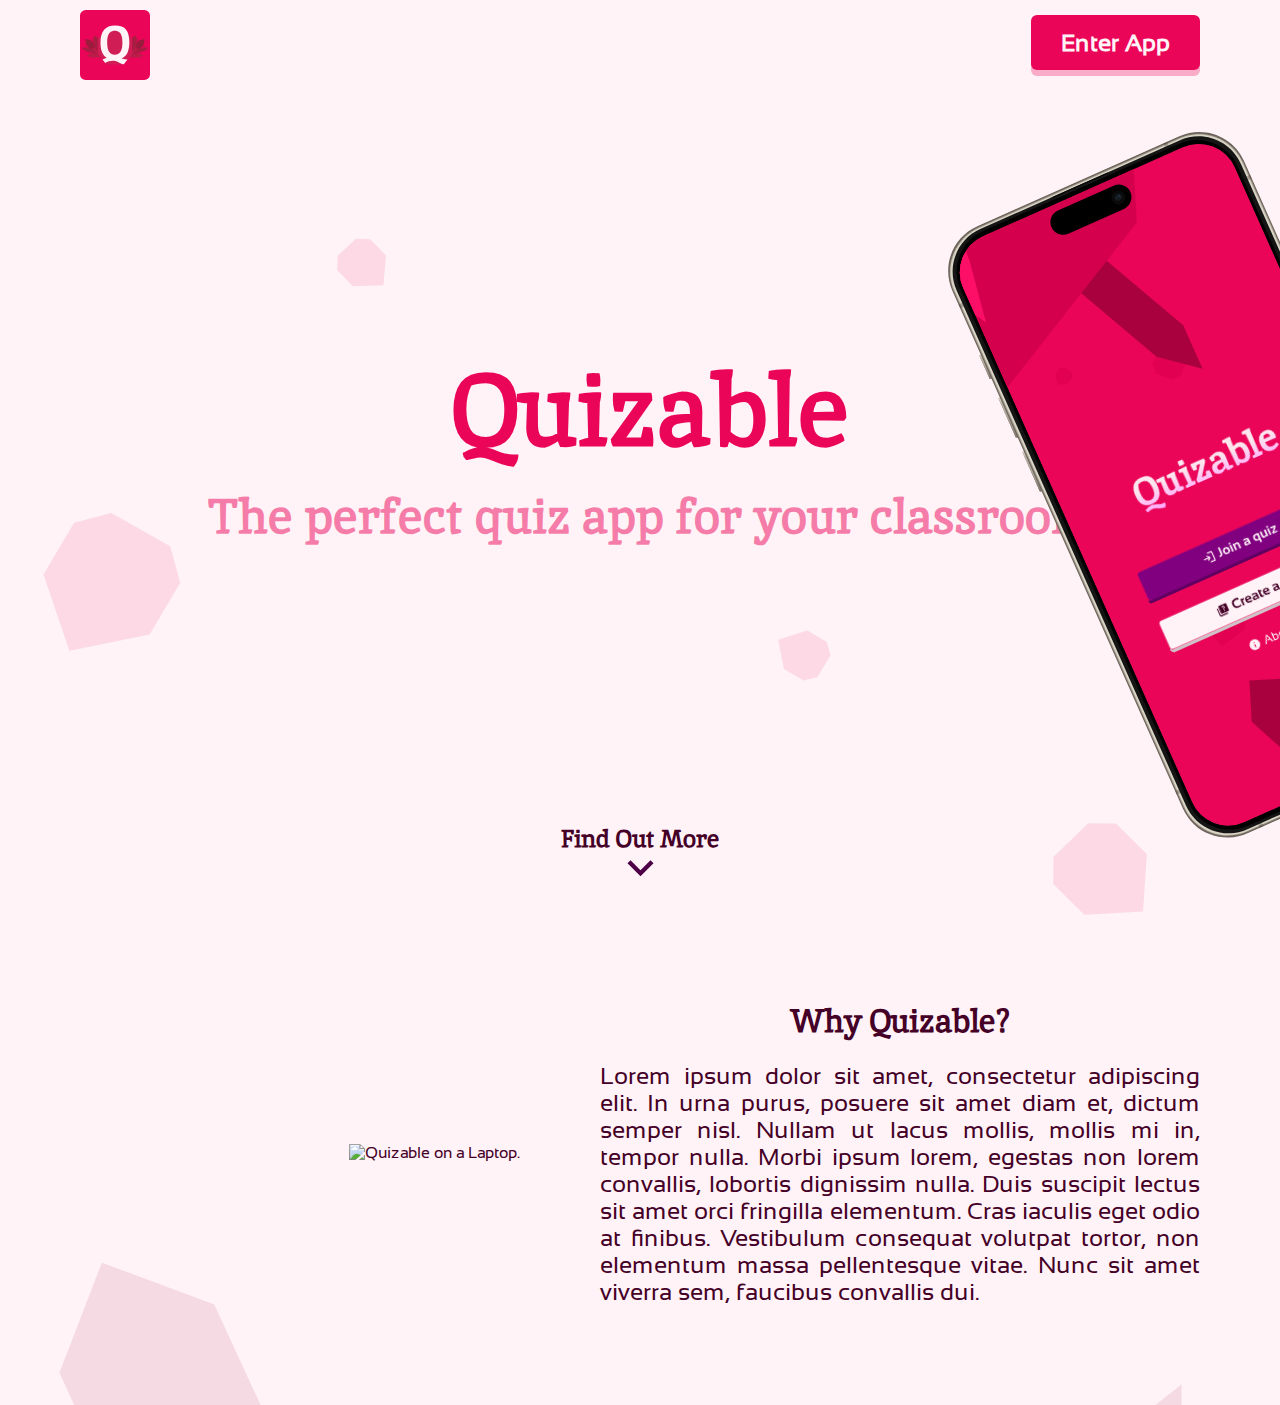
==== index.html @ c3bdb17e "change meta description" ====
<!DOCTYPE html>
<html lang="en">
<head>
    <meta charset="UTF-8">
    <!-- icons -->
    <link rel="apple-touch-icon" sizes="180x180" href="/apple-touch-icon.png">
    <link rel="icon" type="image/png" sizes="32x32" href="/favicon-32x32.png">
    <link rel="icon" type="image/png" sizes="16x16" href="/favicon-16x16.png">
    <link rel="manifest" href="/site.webmanifest">
    <link rel="mask-icon" href="/safari-pinned-tab.svg" color="#ea2e71">
    <meta name="msapplication-TileColor" content="#ea2e71">
    <meta name="theme-color" content="#fff3f7">
    <meta name="viewport" content="width=device-width, initial-scale=1.0">
    <!-- style -->
    <link rel="stylesheet" href="style.css">
    <!-- description -->
    <meta name="description" content="The perfect quiz app for your classroom!">
    <!-- title -->
    <title>Quizable</title>
</head>
<body>
    <nav>
        <div class="logo" onclick="window.location.href=`/#`">
            <svg width="70" height="70" viewBox="0 0 70 70" fill="none" xmlns="http://www.w3.org/2000/svg">
                <rect width="70" height="70" rx="5.6" fill="#EB0559"/>
                <path d="M18.352 27.9636C18.7562 27.4693 19.1412 26.9587 19.5508 26.4689C19.9687 25.9701 20.3683 25.4567 20.777 24.9506C21.3122 24.2879 21.8447 23.6225 22.3763 22.9571C22.9079 22.2917 23.4377 21.6245 23.9702 20.96C24.6575 20.1016 25.3475 19.2441 26.0356 18.3857C26.1403 18.2555 26.2441 18.1245 26.3469 17.9925C26.3961 17.9297 26.4516 17.8887 26.5363 17.8951C26.5936 17.8987 26.6519 17.8933 26.7101 17.8933C32.2756 17.8933 37.841 17.8933 43.4073 17.8896C43.562 17.8896 43.6576 17.937 43.7532 18.0571C45.9087 20.7579 48.0697 23.4541 50.2271 26.1531C50.6886 26.7302 51.1401 27.3146 51.597 27.8953C51.6844 28.0064 51.7772 28.1138 51.8674 28.223C52.1122 28.4451 52.2233 28.6991 52.2224 29.0514C52.2096 33.1185 52.2151 37.1847 52.2151 41.2518C52.2151 42.0046 52.2151 42.7574 52.2133 43.5102C52.2133 43.5784 52.2224 43.6458 52.1723 43.7086C51.6981 44.2966 51.2256 44.8865 50.7532 45.4754C50.2625 46.0871 49.7737 46.6998 49.2822 47.3115C49.2567 47.3433 49.233 47.3606 49.2822 47.3861C49.152 47.377 49.1092 47.4962 49.0528 47.5682C48.6414 48.0934 48.2208 48.6122 47.7993 49.1302C47.4061 49.6126 47.0311 50.1096 46.6433 50.5966C46.3893 50.9161 46.1226 51.2256 45.8678 51.5442C45.5191 51.9821 45.1787 52.4272 44.8291 52.865L43.7969 54.1476C43.5766 54.3916 43.4464 54.3916 43.2088 54.3916C37.6835 54.3879 32.1572 54.3879 26.6319 54.3916C26.4835 54.3916 26.3952 54.347 26.3014 54.2304C24.7986 52.3453 23.2884 50.4656 21.781 48.584C21.4852 48.2154 21.193 47.8431 20.8999 47.4726C20.8707 47.4362 20.8443 47.3979 20.7952 47.3861C20.7952 47.3297 20.7588 47.2923 20.726 47.2514C20.2326 46.6351 19.7411 46.018 19.2477 45.4008C18.8199 44.8656 18.3957 44.3258 17.9579 43.7987C17.8677 43.6904 17.8341 43.5912 17.835 43.4574C17.8386 42.7228 17.8359 41.9873 17.835 41.2527C17.835 41.1598 17.8368 41.0679 17.8368 40.9751C17.8368 36.9425 17.8368 32.9091 17.835 28.8766C17.835 28.721 17.845 28.5871 17.9743 28.4715L18.3493 27.9645L18.352 27.9636Z" fill="#D01D56"/>
                <path d="M9.25016 38.2624C8.80867 37.6817 8.28982 37.1692 7.80555 36.6258C7.27031 36.025 6.7287 35.4306 6.18709 34.8362C6.09788 34.7388 6.11245 34.6186 6.09697 34.5103C5.96498 33.5554 5.84118 32.5996 5.71557 31.6439C5.60906 30.831 5.50347 30.0181 5.39879 29.2052C5.37512 29.0195 5.39151 29.0068 5.57903 29.0505C7.31765 29.4556 9.05354 29.867 10.7949 30.2575C11.0498 30.3149 11.189 30.4796 11.342 30.6453C11.8972 31.2506 12.4452 31.8623 12.9987 32.4695C13.1243 32.6078 13.2235 32.7726 13.3873 32.8736C13.4101 32.9628 13.4365 33.052 13.4556 33.1422C13.7232 34.381 13.9909 35.619 14.2548 36.8588C14.3522 37.3149 14.4424 37.7718 14.5352 38.2288C14.2075 38.1441 13.8707 38.084 13.5539 37.9684C13.2872 37.871 12.9959 37.8892 12.7401 37.7572C12.6737 37.7227 12.6346 37.7782 12.6254 37.8446C12.6173 37.9093 12.6391 37.9693 12.6564 38.0303C12.7938 38.5119 12.9368 38.9916 13.0424 39.4804C12.843 39.4704 12.6619 39.3885 12.4762 39.3302C11.5186 39.0289 10.5646 38.7194 9.61062 38.4081C9.48774 38.368 9.34756 38.3635 9.24925 38.2615L9.25016 38.2624Z" fill="#9B1B3C"/>
                <path d="M56.6663 32.8745C56.8848 32.7089 57.0405 32.4831 57.2262 32.2865C57.5593 31.9342 57.8797 31.5701 58.2047 31.2097C58.4405 30.9484 58.6771 30.6872 58.9074 30.4204C58.9766 30.3394 59.0604 30.3039 59.1578 30.2821C60.3384 30.0108 61.519 29.7396 62.6987 29.4656C63.2886 29.329 63.8775 29.187 64.4674 29.0487C64.684 28.9977 64.6713 28.9959 64.6394 29.2061C64.5939 29.5065 64.5684 29.8097 64.5293 30.111C64.4646 30.608 64.3973 31.1041 64.3327 31.6002C64.2926 31.9015 64.2435 32.2009 64.2107 32.5032C64.1715 32.8636 64.126 33.2232 64.0796 33.5827C64.0323 33.9468 63.9786 34.31 63.9349 34.6742C63.9258 34.7488 63.8975 34.8034 63.8493 34.8553C63.4542 35.2822 63.0583 35.7082 62.6678 36.1388C62.2927 36.552 61.9277 36.9735 61.5527 37.3877C61.2905 37.6781 61.0147 37.9557 60.7671 38.2606C60.7617 38.3344 60.7007 38.3262 60.6533 38.3416C59.6593 38.6612 58.6662 38.9861 57.6695 39.2983C57.4528 39.3657 57.2262 39.4886 56.994 39.5022C57.0295 39.3575 57.0778 39.1891 57.1169 39.0444C57.2252 38.6448 57.3354 38.2452 57.4464 37.8455C57.4783 37.7299 57.4501 37.6881 57.3299 37.7354C57.2389 37.7709 57.1488 37.8191 57.0541 37.8355C56.5307 37.9257 56.031 38.1041 55.5167 38.2279C55.574 37.7873 55.6942 37.3595 55.7852 36.9253C55.9809 35.9895 56.1848 35.0546 56.3878 34.1198C56.4779 33.7038 56.5735 33.2887 56.6663 32.8727V32.8745Z" fill="#9B1B3C"/>
                <path d="M13.0433 39.4813C12.9368 38.9916 12.7948 38.5119 12.6573 38.0312C12.64 37.9703 12.6182 37.9102 12.6264 37.8456C12.6355 37.7782 12.6737 37.7236 12.7411 37.7582C12.9969 37.8911 13.2881 37.8729 13.5549 37.9694C13.8716 38.085 14.2084 38.145 14.5361 38.2297C14.7901 38.2725 14.9822 38.4054 15.1633 38.5902C15.9962 39.4385 16.8418 40.2751 17.6829 41.1153C17.7312 41.1635 17.7858 41.2072 17.8368 41.2527C17.8368 41.9873 17.8404 42.7228 17.8368 43.4574C17.8368 43.5912 17.8695 43.6904 17.9597 43.7987C18.3975 44.3267 18.8217 44.8656 19.2495 45.4008C19.742 46.0171 20.2344 46.6352 20.7278 47.2514C20.7606 47.2924 20.797 47.3297 20.797 47.3861C20.7396 47.3907 20.6823 47.3989 20.6249 47.3989C17.2515 47.3989 13.8771 47.3989 10.5036 47.3989C10.4463 47.3989 10.3889 47.3925 10.3307 47.3889C10.3188 47.3825 10.3079 47.3761 10.2961 47.3697C9.31571 46.8354 8.33626 46.302 7.3559 45.7677C7.16292 45.663 6.97085 45.5574 6.78242 45.4536C6.77696 45.409 6.80518 45.399 6.82976 45.3853C7.95668 44.77 9.0845 44.1556 10.2096 43.5366C10.2952 43.4892 10.3789 43.4729 10.4736 43.4729C11.464 43.4729 12.4543 43.4729 13.4447 43.471C14.4588 43.4729 15.4719 43.4747 16.4859 43.4765C16.5032 43.4765 16.5205 43.4765 16.5378 43.4765C16.6225 43.4701 16.6216 43.431 16.5733 43.3782C16.5424 43.3436 16.5087 43.3117 16.4759 43.279C15.5301 42.3332 14.588 41.382 13.634 40.4444C13.3664 40.1813 13.1125 39.9237 13.0642 39.5296C13.0624 39.5132 13.0506 39.4977 13.0433 39.4822V39.4813Z" fill="#B81E48"/>
                <path d="M57.1169 39.0453C57.2252 38.6457 57.3354 38.2461 57.4464 37.8464C57.4783 37.7308 57.4501 37.689 57.3299 37.7363L55.5167 38.2288C55.2026 38.2679 55.0014 38.4773 54.793 38.6884C53.9892 39.5013 53.1782 40.3069 52.3689 41.1152C52.3207 41.1635 52.2661 41.2072 52.2151 41.2527C52.2151 42.0055 52.2151 42.7583 52.2133 43.5111C52.2133 43.5793 52.2224 43.6467 52.1723 43.7095C51.6981 44.2975 51.2256 44.8874 50.7532 45.4764C50.2626 46.0881 49.7738 46.7007 49.2822 47.3124C49.2567 47.3442 49.233 47.3615 49.2822 47.387C49.3223 47.3916 49.3623 47.3989 49.4024 47.3989C52.7622 47.3989 56.1211 47.3989 59.4809 47.3989C59.6393 47.3989 59.784 47.3652 59.9269 47.2851C60.6397 46.8882 61.357 46.5004 62.0724 46.1081C62.4757 45.8878 62.878 45.6657 63.2977 45.4354C63.2249 45.3917 63.1711 45.358 63.1165 45.3271C62.0306 44.7327 60.9446 44.1392 59.8596 43.5438C59.764 43.492 59.6693 43.4719 59.5619 43.4719C58.5661 43.4738 57.5693 43.4719 56.5735 43.471C55.5731 43.4728 54.5727 43.4747 53.5714 43.4756C53.5286 43.4756 53.4658 43.4974 53.4503 43.4401C53.4367 43.3918 53.4922 43.3627 53.5241 43.3308C53.8181 43.0359 54.113 42.7419 54.407 42.447C55.1516 41.7024 55.8917 40.9541 56.6436 40.2177C56.8038 40.0602 56.9039 39.8891 56.9449 39.6734L57.1151 39.0444L57.1169 39.0453Z" fill="#B81E48"/>
                <path d="M17.8377 41.2518C17.7858 41.2063 17.7321 41.1626 17.6839 41.1143C16.8428 40.2742 15.9971 39.4376 15.1642 38.5892C14.9831 38.4045 14.791 38.2716 14.537 38.2288C14.4442 37.7718 14.3541 37.3149 14.2567 36.8588C13.9918 35.6199 13.7242 34.381 13.4575 33.1422C13.4384 33.0521 13.412 32.9638 13.3892 32.8736C13.2699 32.3029 13.1516 31.7322 13.0296 31.1614C12.924 30.6644 12.8166 30.1674 12.7047 29.6713C12.6783 29.5548 12.7065 29.4556 12.7566 29.3545C13.158 28.5353 13.5594 27.7169 13.9581 26.8968C14.1802 26.4407 14.3987 25.9829 14.6153 25.5241C14.6645 25.4203 14.6982 25.3848 14.812 25.4777C15.1433 25.748 15.4628 26.0329 15.8005 26.2933C16.3412 26.7093 16.8528 27.1599 17.3826 27.5895C17.6329 27.7925 17.9178 28.0164 18.1454 28.2467C18.0671 28.3532 18.0407 28.3869 17.9779 28.4688C17.8723 28.6063 17.8386 28.7182 17.8386 28.8739C17.8413 32.9064 17.8404 36.9398 17.8404 40.9723C17.8404 41.0652 17.8395 41.1571 17.8386 41.25L17.8377 41.2518Z" fill="#A81D41"/>
                <path d="M55.2518 25.4513C55.3719 25.3557 55.3828 25.4495 55.4174 25.5195C55.6359 25.9647 55.8525 26.4107 56.0719 26.8549C56.3851 27.4912 56.7018 28.1266 57.0131 28.7638C57.1242 28.9913 57.2243 29.2253 57.3336 29.4537C57.3609 29.5102 57.3654 29.5548 57.3509 29.6185L56.6663 32.8745C56.5735 33.2905 56.4788 33.7056 56.3878 34.1216C56.1848 35.0565 55.9809 35.9904 55.7852 36.9271C55.6942 37.3613 55.574 37.7891 55.5167 38.2297C55.2026 38.2688 55.0014 38.4782 54.793 38.6894C53.9892 39.5022 53.1782 40.3078 52.3689 41.1162C52.3207 41.1644 52.2661 41.2081 52.2151 41.2536C52.2151 37.1865 52.2087 33.1203 52.2224 29.0532C52.2233 28.7009 52.1122 28.447 51.8674 28.2249C51.9793 28.1948 52.0485 28.1038 52.1323 28.0355L55.2527 25.4522L55.2518 25.4513Z" fill="#A81D41"/>
                <path d="M13.0433 39.4813C13.0506 39.4968 13.0624 39.5123 13.0643 39.5286C13.1125 39.9228 13.3665 40.1804 13.6341 40.4435C14.5881 41.382 15.5293 42.3323 16.476 43.2781C16.5087 43.3108 16.5424 43.3427 16.5734 43.3773C16.6216 43.4301 16.6234 43.4692 16.5379 43.4756C16.5206 43.4765 16.5033 43.4756 16.486 43.4756C15.4719 43.4738 14.4588 43.4719 13.4448 43.4701C13.239 43.3208 12.9787 43.3299 12.7548 43.2325C12.3142 43.0405 11.8363 42.9622 11.3921 42.7738C11.1937 42.69 10.9588 42.6627 10.7504 42.5863C10.3953 42.457 10.0249 42.3769 9.67441 42.2403C9.38039 42.1257 9.0709 42.0656 8.77779 41.9536C8.44645 41.8271 8.09782 41.7515 7.76739 41.6286C7.45608 41.513 7.13202 41.4411 6.82162 41.3246C6.48937 41.1999 6.14164 41.1244 5.8103 41.0006C5.52539 40.8941 5.2341 40.8167 4.94463 40.7284C4.86999 40.7056 4.81628 40.6547 4.76167 40.6019C4.13995 40.0056 3.51824 39.4094 2.8947 38.815C2.60159 38.5355 2.30484 38.2606 2.009 37.9848C1.95894 37.9384 1.90523 37.8974 1.81329 37.821C2.29574 37.7545 2.71628 37.6963 3.13683 37.6371C3.92604 37.527 4.71524 37.4232 5.50354 37.3048C5.79938 37.2602 6.07792 37.2584 6.36921 37.3604C7.23397 37.6644 8.11694 37.9129 8.97987 38.2233C9.0618 38.2534 9.14554 38.3517 9.24931 38.2615C9.34762 38.3635 9.48781 38.368 9.61069 38.4081C10.5647 38.7194 11.5195 39.0289 12.4762 39.3302C12.6619 39.3885 12.8431 39.4704 13.0424 39.4804L13.0433 39.4813Z" fill="#A81D41"/>
                <path d="M56.5744 43.4719C55.574 43.4738 54.5736 43.4756 53.5723 43.4765C53.5295 43.4765 53.4667 43.4983 53.4512 43.441C53.4376 43.3927 53.4931 43.3636 53.5249 43.3318C53.819 43.0368 54.1139 42.7428 54.4079 42.4479C55.1525 41.7033 55.8926 40.955 56.6445 40.2186C56.8047 40.0611 56.9048 39.89 56.9458 39.6743C56.9585 39.6087 56.9603 39.5359 57.0095 39.4804C57.2416 39.4667 57.451 39.3666 57.6676 39.2992C58.6644 38.9879 59.6565 38.6621 60.6515 38.3426C60.6997 38.3271 60.7598 38.3353 60.7653 38.2615C60.9564 38.2779 61.123 38.1878 61.296 38.1332C62.178 37.8565 63.0582 37.5725 63.9357 37.283C64.1196 37.222 64.2926 37.273 64.4664 37.2957C65.6507 37.4541 66.835 37.6198 68.0192 37.7836C68.0702 37.7909 68.1203 37.8064 68.1867 37.8219C68.0602 38.0039 67.8854 38.1286 67.7261 38.2606C67.5131 38.4372 67.3429 38.6557 67.1299 38.8277C66.8577 39.048 66.6393 39.3247 66.3716 39.5478C66.1295 39.7498 65.9311 39.9965 65.6889 40.1959C65.516 40.3388 65.3731 40.5108 65.2001 40.6501C65.0454 40.7739 64.8396 40.8003 64.6558 40.8613C63.5534 41.2227 62.4484 41.5722 61.3442 41.9281C60.3729 42.2412 59.4035 42.5608 58.4304 42.8684C57.8096 43.0641 57.1852 43.2489 56.5735 43.4701L56.5744 43.4719Z" fill="#A81D41"/>
                <path d="M47.5035 49.5034C45.4354 49.4197 43.8287 49.193 42.6991 48.8316C42.4952 48.7752 42.1265 48.6395 41.6013 48.4284C42.2248 48.1444 42.8101 47.813 43.3581 47.4325C45.5227 45.9233 47.0584 43.9161 47.9705 41.4065C48.878 38.8933 49.3341 35.8675 49.3341 32.3202C49.3341 26.6737 48.269 22.4747 46.1354 19.7284C44.0017 16.9821 40.3123 15.6103 35.0719 15.6103C25.342 15.6103 20.4802 21.3832 20.4802 32.9337C20.4802 38.3926 21.6335 42.5525 23.9393 45.4072C24.6975 46.3466 25.6105 47.1285 26.6728 47.7584C25.2227 48.3674 23.6252 49.0774 22.5675 49.5635C23.6016 50.8734 24.1814 51.6353 25.2227 52.8787C25.2573 52.8787 27.1726 51.6489 28.7892 51.2584C30.4022 50.8643 31.6584 50.6685 32.555 50.6685C33.4516 50.6685 34.3974 50.8178 35.4014 51.1164C36.4055 51.415 37.566 51.8519 38.8841 52.4345C40.2022 53.0171 41.1361 53.5477 41.6095 53.799C42.6299 54.3415 43.5748 54.3197 43.6003 54.3233C43.6257 54.3269 43.7259 54.2277 43.8005 54.1485C43.9744 53.9674 45.4872 52.0531 46.5741 50.6868C47.1139 50.0086 47.5044 49.5052 47.5044 49.5052L47.5035 49.5034ZM34.8016 44.7008C29.7277 44.7008 27.1898 40.6974 27.1898 32.6952C27.1898 29.7741 27.1898 24.2178 30.9456 21.7565C31.4071 21.4542 32.7908 20.6933 34.8016 20.6933C36.8123 20.6933 38.196 21.4533 38.6575 21.7565C42.4123 24.2178 42.4133 29.7741 42.4133 32.6952C42.4133 40.6974 39.8763 44.7008 34.8016 44.7008Z" fill="#FFF3F7"/>
                </svg>                
        </div>
        <div class="cta-btn" onclick="window.location.href=`https://quizable.fun`">
            <p>Enter App</p>
        </div>
    </nav>
    <header>
        <div class="hero-title">
            <h1>Quizable</h1>
            <h2>The perfect quiz app for your classroom</h2>
        </div>
        <div class="hero-img">
            <img src="/assets/quizable_phone.svg" alt="Quizable on an iPhone.">
        </div>
    </header>
    <div class="find-out-more">
        <div class="clickable" onclick="">
            <p>Find Out More</p>
            <svg width="28" height="17" viewBox="0 0 28 17" fill="none" xmlns="http://www.w3.org/2000/svg">
                <g id="expand">
                <path id="icon" d="M14 16.815L0.5 3.31498L3.65 0.164978L14 10.515L24.35 0.164978L27.5 3.31498L14 16.815Z" fill="#4E0046"/>
                </g>
                </svg>                
        </div>
    </div>
    <section class="about">
        <div class="picture-component">
            <img src="/assets/quizable_laptop.svg" alt="Quizable on a Laptop.">
        </div>
        <div class="about-text">
            <h1>Why Quizable?</h1>
            <p>Lorem ipsum dolor sit amet, consectetur adipiscing elit. In urna purus,  posuere sit amet diam et, dictum semper nisl. Nullam ut lacus mollis,  mollis mi in, tempor nulla. Morbi ipsum lorem, egestas non lorem  convallis, lobortis dignissim nulla. Duis suscipit lectus sit amet orci  fringilla elementum. Cras iaculis eget odio at finibus. Vestibulum  consequat volutpat tortor, non elementum massa pellentesque vitae. Nunc  sit amet viverra sem, faucibus convallis dui.</p>
        </div>
    </section>
</body>
</html>
---- style.css ----
@font-face {
    font-family: 'Inika';
    src: url('/assets/fonts/Inika-Regular.woff2') format('woff2');
    font-weight: normal;
    font-style: normal;
}

@font-face {
    font-family: 'Sansation';
    src: url('/assets/fonts/Sansation-Regular.woff2') format('woff2');
    font-weight: normal;
    font-style: normal;
}

:root {
    /* colors */
    --main-color: #EB0559;
    --text-color: #450027;
    --background-color: #FFF3F7;
    --subheading-color: rgba(235, 5, 89, 0.5);
    --background-texture: url('/assets/background.svg');
    --footer-color: #800080;

    /* fonts */
    --main-font: 'Inika', sans-serif;
    --text-font: 'Sansation', sans-serif;
}

/* Desktop */
@media only screen and (min-width: 1024px){
    /* general */
    html,
    body {
        margin: 0;
        padding: 0;
        top: 0;
        left: 0;
        overflow-x: hidden;
    }

    html {
        scroll-behavior: smooth;
    }

    body {
        min-height: 100vh;
        font-family: var(--text-font);
        background-color: var(--background-color);
        background-image: var(--background-texture);
        background-position: top center;
        background-repeat: repeat-y;
        background-size: 100%;
        color: var(--text-color);
        display: flex;
        flex-direction: column;
        align-items: center;
    }

    /* nav */
    nav {
        height: 90px;
        width: 100vw;
        box-sizing: border-box;
        display: flex;
        padding: 10px 80px;
        justify-content: space-between;
        align-items: center;
        align-self: stretch;
        background-color: var(--background-color);
        position: fixed;
        z-index: 10;
    }

    nav > .logo {
        width: 70px;
        height: 70px;
        cursor: pointer;
    }

    nav > .cta-btn {
        display: flex;
        padding: 14px 30px;
        justify-content: center;
        align-items: center;
        gap: 10px;
        border-radius: 6px;
        background-color: var(--main-color);
        box-shadow: 0px 6px 0px 0px rgba(235, 5, 89, 0.30);
        transform: translateY(-3px);
        cursor: pointer;
        transition: all 0.2s;
    }

    nav > .cta-btn:hover {
        box-shadow: none;
        transform: translateY(3px);
    }

    nav > .cta-btn > p {
        color: var(--background-color);
        font-family: var(--text-font);
        font-size: 24px;
        font-style: normal;
        font-weight: 700;
        line-height: normal;
        margin: 0;
        user-select: none;
    }

    /* hero */
    header {
        margin-top: 90px;
        display: flex;
        justify-content: center;
        align-items: center;
        gap: 10px;
        align-self: stretch;
        height: calc(100vh - 190px);
    }

    header > .hero-title {
        display: flex;
        padding: 100px 0 100px 250px;
        flex-direction: column;
        justify-content: center;
        align-items: center;
        gap: 10px;
        flex: 1 0 0;
    }

    header > .hero-title > h1 {
        color: var(--main-color);
        font-family: var(--main-font);
        font-size: 100px;
        font-style: normal;
        font-weight: 700;
        line-height: normal;
        margin: 0;
    }

    header > .hero-title > h2 {
        color: var(--subheading-color);
        font-family: var(--main-font);
        font-size: 48px;
        font-style: normal;
        font-weight: 700;
        line-height: normal;
        margin: 0;
        width: max-content;
    }

    header > .hero-img {
        display: flex;
        box-sizing: border-box;
        width: 17vw;
        justify-content: center;
        align-items: center;
    }

    header > .hero-img > img {
        height: clamp(74vh, 74vh, 700px);
        width: auto;
        /* width: 336px;
        height: auto; */
        transform: translateY(40px) rotate(-24deg);
    }

    /* Find out more */
    .find-out-more {
        height: 100px;
        display: flex;
        flex-direction: column;
        justify-content: center;
        align-items: center;
        align-self: stretch;
    }

    .find-out-more > .clickable {
        display: flex;
        flex-direction: column;
        justify-content: center;
        align-items: center;
        gap: 6px;
        cursor: pointer;
    }

    .find-out-more > .clickable:hover > svg {
        transform: scale(1.5);
    }

    .find-out-more > .clickable > p {
        color: var(--text-color);
        text-align: center;
        font-family: var(--main-font);
        font-size: 24px;
        font-style: normal;
        font-weight: 700;
        line-height: normal;
        margin: 0;
        user-select: none;
    }

    .find-out-more > .clickable > svg {
        width: 27px;
        height: 16.65px;
        transition: all 0.2s;
    }

    /* about container */
    .about {
        display: flex;
        padding: 100px 0;
        justify-content: space-between;
        align-items: center;
        align-self: stretch;
    }

    .about > .picture-component {
        display: flex;
        width: 700px;
        flex-direction: column;
        justify-content: center;
        align-items: flex-end;
    }

    .about > .picture-component > img {
        /* width: 850px; */
        height: auto;
    }

    .about > .about-text {
        display: flex;
        padding: 0px 80px;
        flex-direction: column;
        justify-content: center;
        align-items: center;
        gap: 20px;
    }

    .about > .about-text > h1 {
        color: var(--text-color);
        font-family: var(--main-font);
        font-size: 32px;
        font-style: normal;
        font-weight: 700;
        line-height: normal;
        margin: 0;
    }

    .about > .about-text > p {
        width: 600px;
        color: var(--text-color);
        text-align: justify;
        font-family: var(--text-font);
        font-size: 24px;
        font-style: normal;
        font-weight: 400;
        line-height: normal;
        margin: 0;
    }
}

/* Mobile */
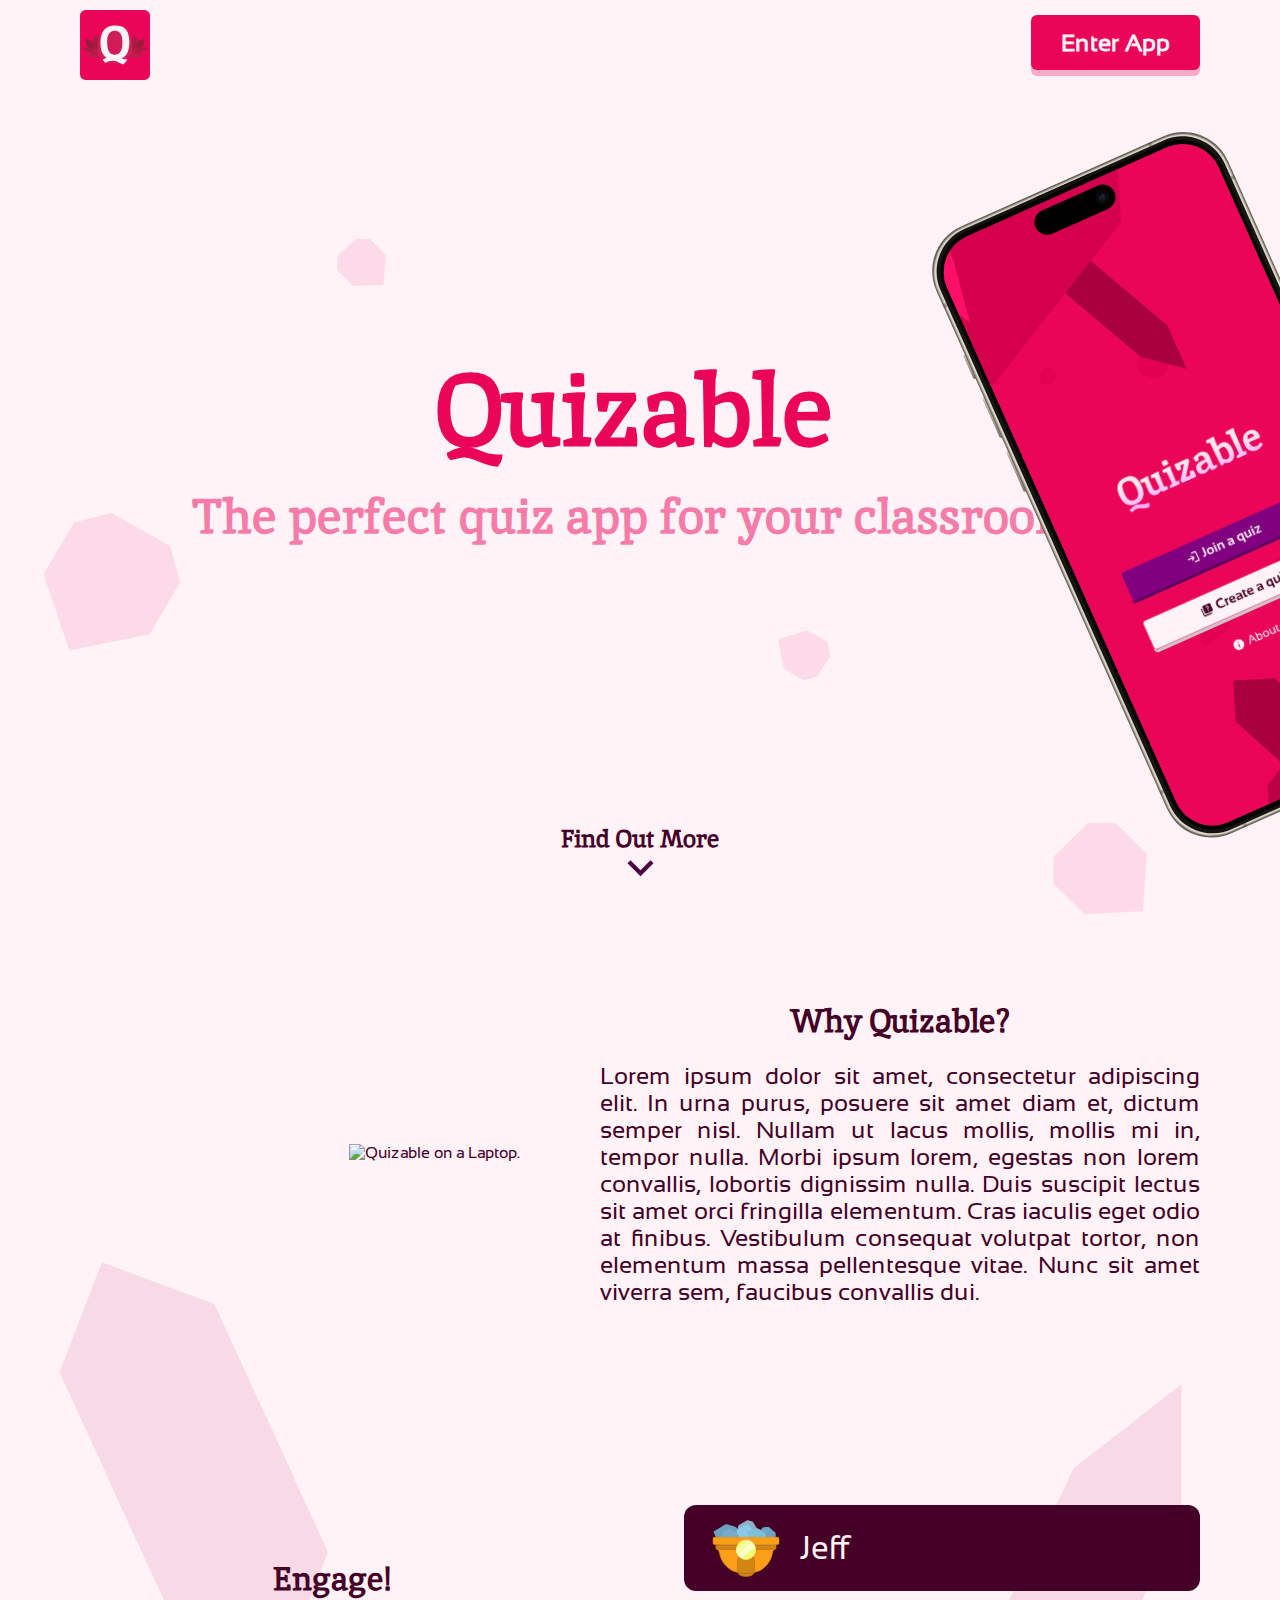
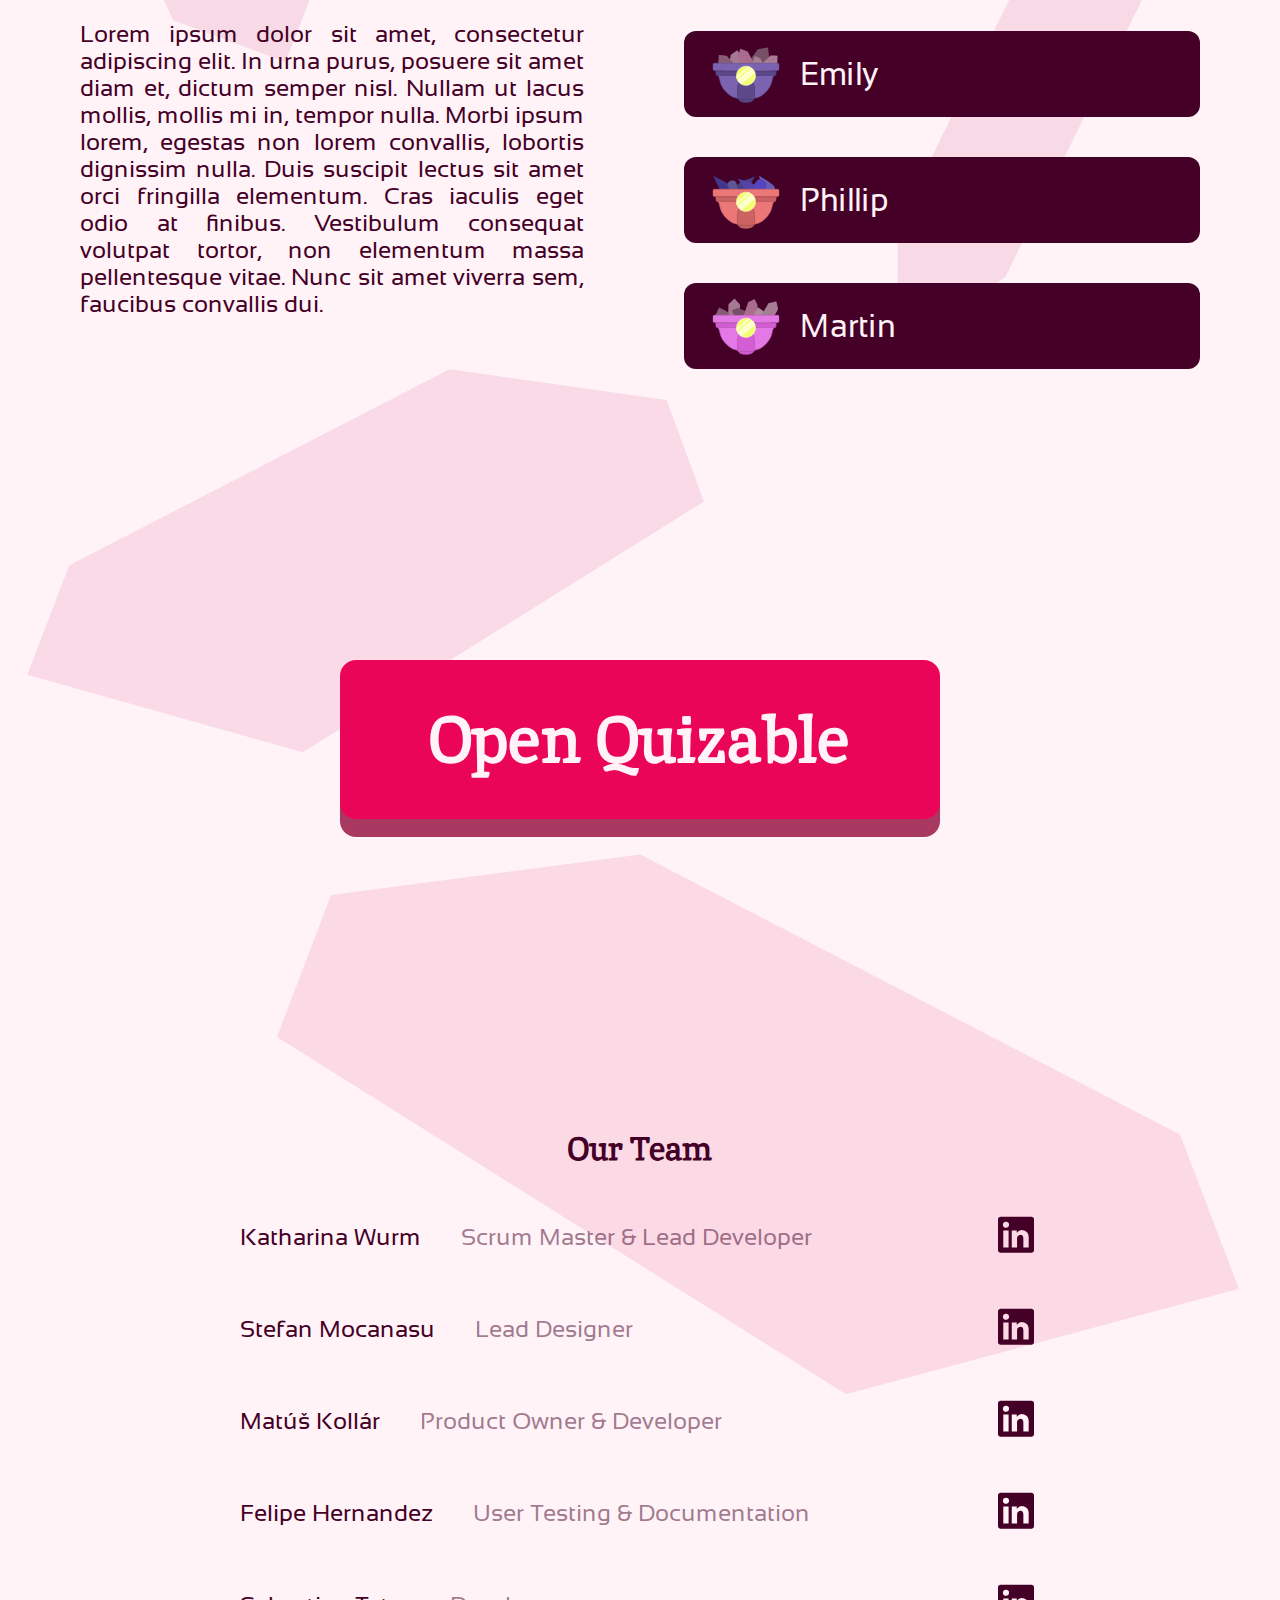
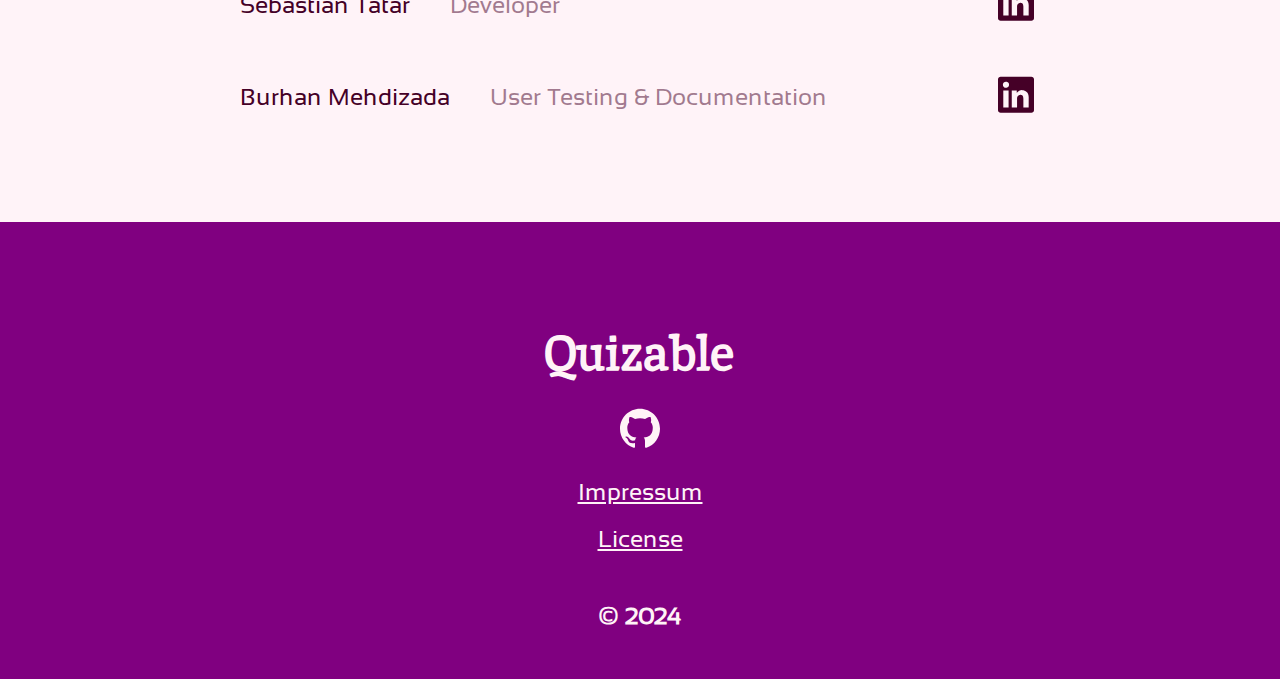
==== commit e5e095e5: "version 1 of mobile and desktop complete" ====
--- a/index.html
+++ b/index.html
@@ -49,9 +49,9 @@
         </div>
     </header>
     <div class="find-out-more">
-        <div class="clickable" onclick="">
+        <div class="clickable" onclick="window.location.href=`/#info`">
             <p>Find Out More</p>
-            <svg width="28" height="17" viewBox="0 0 28 17" fill="none" xmlns="http://www.w3.org/2000/svg">
+            <svg id="info" width="28" height="17" viewBox="0 0 28 17" fill="none" xmlns="http://www.w3.org/2000/svg">
                 <g id="expand">
                 <path id="icon" d="M14 16.815L0.5 3.31498L3.65 0.164978L14 10.515L24.35 0.164978L27.5 3.31498L14 16.815Z" fill="#4E0046"/>
                 </g>
@@ -67,5 +67,116 @@
             <p>Lorem ipsum dolor sit amet, consectetur adipiscing elit. In urna purus,  posuere sit amet diam et, dictum semper nisl. Nullam ut lacus mollis,  mollis mi in, tempor nulla. Morbi ipsum lorem, egestas non lorem  convallis, lobortis dignissim nulla. Duis suscipit lectus sit amet orci  fringilla elementum. Cras iaculis eget odio at finibus. Vestibulum  consequat volutpat tortor, non elementum massa pellentesque vitae. Nunc  sit amet viverra sem, faucibus convallis dui.</p>
         </div>
     </section>
+    <section class="engage">
+        <div class="engage-text">
+            <h1>Engage!</h1>
+            <p>Lorem ipsum dolor sit amet, consectetur adipiscing elit. In urna purus,  posuere sit amet diam et, dictum semper nisl. Nullam ut lacus mollis,  mollis mi in, tempor nulla. Morbi ipsum lorem, egestas non lorem  convallis, lobortis dignissim nulla. Duis suscipit lectus sit amet orci  fringilla elementum. Cras iaculis eget odio at finibus. Vestibulum  consequat volutpat tortor, non elementum massa pellentesque vitae. Nunc  sit amet viverra sem, faucibus convallis dui.</p>
+        </div>
+        <div class="user-list">
+            <div class="card">
+                <div class="card-content">
+                    <img src="/assets/helmet_icon_1.svg" alt="Helmet icon.">
+                    <p>Jeff</p>
+                </div>
+            </div>
+            <div class="card">
+                <div class="card-content">
+                    <img src="/assets/helmet_icon_2.svg" alt="Helmet icon.">
+                    <p>Emily</p>
+                </div>
+            </div>
+            <div class="card">
+                <div class="card-content">
+                    <img src="/assets/helmet_icon_3.svg" alt="Helmet icon.">
+                    <p>Phillip</p>
+                </div>
+            </div>
+            <div class="card">
+                <div class="card-content">
+                    <img src="/assets/helmet_icon_4.svg" alt="Helmet icon.">
+                    <p>Martin</p>
+                </div>
+            </div>
+        </div>
+    </section>
+    <section class="cta-big">
+        <div class="cta-btn-big" onclick="window.location.href=`https://quizable.fun`">
+            <p>Open Quizable</p>
+        </div>
+    </section>
+    <section class="team">
+        <h1>Our Team</h1>
+        <div class="users-list">
+            <div class="user-row">
+                <div class="name-role">
+                    <p>Katharina Wurm</p>
+                    <p>Scrum Master & Lead Developer</p>
+                </div>
+                <a href="https://www.linkedin.com/in/katharina-wurm-80a457273/" target="_blank">
+                    <img src="/assets/icon_linkedin.svg" alt="Linkedin icon.">
+                </a>
+            </div>
+            <div class="user-row">
+                <div class="name-role">
+                    <p>Stefan Mocanasu</p>
+                    <p>Lead Designer</p>
+                </div>
+                <a href="https://www.linkedin.com/in/stefmocanasu/" target="_blank">
+                    <img src="/assets/icon_linkedin.svg" alt="Linkedin icon.">
+                </a>
+            </div>
+            <div class="user-row">
+                <div class="name-role">
+                    <p>Matúš Kollár</p>
+                    <p>Product Owner & Developer</p>
+                </div>
+                <a href="https://www.linkedin.com/in/matus-kollar/" target="_blank">
+                    <img src="/assets/icon_linkedin.svg" alt="Linkedin icon.">
+                </a>
+            </div>
+            <div class="user-row">
+                <div class="name-role">
+                    <p>Felipe Hernandez</p>
+                    <p>User Testing & Documentation</p>
+                </div>
+                <a href="https://www.linkedin.com/in/felpshernandez/" target="_blank">
+                    <img src="/assets/icon_linkedin.svg" alt="Linkedin icon.">
+                </a>
+            </div>
+            <div class="user-row">
+                <div class="name-role">
+                    <p>Sebastian Tatar</p>
+                    <p>Developer</p>
+                </div>
+                <a href="https://www.linkedin.com/in/sebastian-tatar-a14a9b233/" target="_blank">
+                    <img src="/assets/icon_linkedin.svg" alt="Linkedin icon.">
+                </a>
+            </div>
+            <div class="user-row">
+                <div class="name-role">
+                    <p>Burhan Mehdizada</p>
+                    <p>User Testing & Documentation</p>
+                </div>
+                <a href="https://www.linkedin.com/in/burhan-mehdizada-320bb3266/" target="_blank">
+                    <img src="/assets/icon_linkedin.svg" alt="Linkedin icon.">
+                </a>
+            </div>
+        </div>
+    </section>
+    <footer>
+        <div class="footer-main">
+            <h1>Quizable</h1>
+            <a href="https://github.com/kkatharinaa/quizable">
+                <img src="/assets/github_icon.svg" alt="GitHub Icon">
+            </a>
+            <a href="">
+                Impressum
+            </a>
+            <a href="https://github.com/kkatharinaa/quizable/blob/main/LICENSE">
+                License
+            </a>
+        </div>
+        <p>© 2024</p>
+    </footer>
 </body>
 </html>--- a/style.css
+++ b/style.css
@@ -120,7 +120,7 @@
 
     header > .hero-title {
         display: flex;
-        padding: 100px 0 100px 250px;
+        padding: 100px 0 100px 17vw;
         flex-direction: column;
         justify-content: center;
         align-items: center;
@@ -160,8 +160,6 @@
     header > .hero-img > img {
         height: clamp(74vh, 74vh, 700px);
         width: auto;
-        /* width: 336px;
-        height: auto; */
         transform: translateY(40px) rotate(-24deg);
     }
 
@@ -212,7 +210,7 @@
         padding: 100px 0;
         justify-content: space-between;
         align-items: center;
-        align-self: stretch;
+        max-width: 1440px;
     }
 
     .about > .picture-component {
@@ -235,6 +233,7 @@
         justify-content: center;
         align-items: center;
         gap: 20px;
+        max-width: 600px;
     }
 
     .about > .about-text > h1 {
@@ -248,7 +247,6 @@
     }
 
     .about > .about-text > p {
-        width: 600px;
         color: var(--text-color);
         text-align: justify;
         font-family: var(--text-font);
@@ -258,6 +256,676 @@
         line-height: normal;
         margin: 0;
     }
+
+    /* Engage Section */
+    .engage {
+        display: flex;
+        max-width: 1440px;
+        padding: 100px 0;
+        justify-content: space-between;
+        align-items: center;
+        gap: 20px;
+    }
+
+    .engage > .engage-text {
+        display: flex;
+        padding: 0px 80px;
+        flex-direction: column;
+        justify-content: center;
+        align-items: center;
+        gap: 20px;
+        max-width: 600px;
+    }
+
+    .engage > .engage-text > h1 {
+        color: var(--text-color);
+        font-family: var(--main-font);
+        font-size: 32px;
+        font-style: normal;
+        font-weight: 700;
+        line-height: normal;
+        margin: 0;
+    }
+
+    .engage > .engage-text > p {
+        color: var(--text-color);
+        text-align: justify;
+        font-family: var(--text-font);
+        font-size: 24px;
+        font-style: normal;
+        font-weight: 400;
+        line-height: normal;
+        margin: 0;
+    }
+
+    .engage > .user-list {
+        display: flex;
+        width: 740px;
+        flex-direction: column;
+        justify-content: center;
+        align-items: flex-end;
+        gap: 40px;
+    }
+
+    .engage > .user-list > .card {
+        display: flex;
+        min-width: 420px;
+        align-self: stretch;
+        margin-right: 80px;
+        border-radius: 12px;
+        background-color: var(--text-color);
+        padding: 14px 68px 14px 28px;
+    }
+
+    .engage > .user-list > .card > .card-content {
+        display: flex;
+        justify-content: center;
+        align-items: center;
+        gap: 20px;
+    }
+
+    .engage > .user-list > .card > .card-content > img {
+        width: 68px;
+        height: 58px;
+    }
+
+    .engage > .user-list > .card > .card-content > p {
+        color: #FFF3F7;
+        font-family: var(--text-font);
+        font-size: 32px;
+        font-style: normal;
+        font-weight: 400;
+        line-height: normal;
+        margin: 0;
+    }
+
+    /* Big CTA */
+    .cta-big {
+        display: flex;
+        padding: 200px 80px;
+        justify-content: space-between;
+        align-items: center;
+        max-width: 1440px;
+    }
+
+    .cta-big > .cta-btn-big {
+        display: flex;
+        padding: 38px 90px;
+        justify-content: center;
+        align-items: center;
+        gap: 10px;
+        border-radius: 16px;
+        background-color: var(--main-color);
+        box-shadow: 0px 18px 0px 0px #A93861;
+        transform: translateY(-9px);
+        transition: all 0.2s;
+        cursor: pointer;
+    }
+
+    .cta-big > .cta-btn-big:hover {
+        box-shadow: none;
+        transform: translateY(9px);
+    }
+
+    .cta-big > .cta-btn-big > p {
+        color: var(--background-color);
+        font-family: var(--main-font);
+        font-size: 64px;
+        font-style: normal;
+        font-weight: 700;
+        line-height: normal;
+        margin: 0;
+        user-select: none;
+    }
+
+    /* Team */
+    .team {
+        display: flex;
+        padding: 100px 80px;
+        flex-direction: column;
+        align-items: center;
+        gap: 40px;
+        align-self: stretch;
+    }
+
+    .team > h1 {
+        color: var(--text-color);
+        font-family: var(--main-font);
+        font-size: 32px;
+        font-style: normal;
+        font-weight: 700;
+        line-height: normal;
+        margin: 0;
+    }
+
+    .team > .users-list {
+        display: flex;
+        width: 800px;
+        flex-direction: column;
+        align-items: center;
+        gap: 40px;
+    }
+
+    .team > .users-list > .user-row {
+        display: flex;
+        justify-content: space-between;
+        align-items: center;
+        align-self: stretch;
+    }
+
+    .team > .users-list > .user-row > .name-role {
+        display: flex;
+        align-items: center;
+        gap: 40px;
+    }
+
+    .team > .users-list > .user-row > .name-role > p {
+        font-family: var(--text-font);
+        color: var(--text-color);
+        font-size: 24px;
+        font-style: normal;
+        font-weight: 400;
+        line-height: normal;
+        margin: 0;
+    }
+
+    .team > .users-list > .user-row > .name-role > p:last-child {
+        color: rgba(69, 0, 39, 0.50);
+    }
+
+    .team > .users-list > .user-row > .name-role > img {
+        width: 48px;
+        height: 48px;
+    }
+
+    /* Footer */
+    footer {
+        display: flex;
+        padding: 100px 80px 50px 80px;
+        flex-direction: column;
+        justify-content: center;
+        align-items: center;
+        gap: 50px;
+        align-self: stretch;
+        background-color: var(--footer-color);
+    }
+
+    footer > .footer-main {
+        display: flex;
+        flex-direction: column;
+        justify-content: center;
+        align-items: center;
+        gap: 20px;
+    }
+
+    footer > .footer-main > h1 {
+        color: var(--background-color);
+        font-family: var(--main-font);
+        font-size: 48px;
+        font-style: normal;
+        font-weight: 700;
+        line-height: normal;
+        margin: 0;
+    }
+
+    footer > .footer-main > a {
+        color: var(--background-color);
+        text-align: justify;
+        font-family: var(--text-font);
+        font-size: 24px;
+        font-style: normal;
+        font-weight: 400;
+        line-height: normal;
+    }
+
+    footer > p {
+        color: var(--background-color);
+        text-align: justify;
+        font-family: var(--text-font);
+        font-size: 24px;
+        font-style: normal;
+        font-weight: 700;
+        line-height: normal;
+        margin: 0;
+    }
 }
 
-/* Mobile */+/* Mobile */
+@media only screen and (max-width: 1023px) {
+     /* general */
+    html,
+    body {
+        margin: 0;
+        padding: 0;
+        top: 0;
+        left: 0;
+        overflow-x: hidden;
+    }
+
+    html {
+        scroll-behavior: smooth;
+    }
+
+    body {
+        min-height: 100vh;
+        font-family: var(--text-font);
+        background-color: var(--background-color);
+        background-image: var(--background-texture);
+        background-position: top center;
+        background-repeat: repeat-y;
+        background-size: 100%;
+        color: var(--text-color);
+        display: flex;
+        flex-direction: column;
+        align-items: center;
+    }
+
+    /* nav */
+    nav {
+        display: flex;
+        padding: 10px 20px;
+        justify-content: space-between;
+        align-items: center;
+        position: fixed;
+        box-sizing: border-box;
+        z-index: 10;
+        background-color: var(--background-color);
+        width: 100vw;
+    }
+
+    nav > .logo,
+    nav > .logo > svg {
+        width: 50px;
+        height: 50px;
+    }
+
+    nav > .cta-btn {
+        display: flex;
+        padding: 10px 20px;
+        justify-content: center;
+        align-items: center;
+        gap: 10px;
+        border-radius: 6px;
+        background-color: var(--main-color);
+        box-shadow: 0px 6px 0px 0px rgba(235, 5, 89, 0.30);
+        transform: translateY(-3px);
+    }
+
+    nav > .cta-btn > p {
+        color: var(--background-color);
+        font-family: var(--text-font);
+        font-size: 16px;
+        font-style: normal;
+        font-weight: 700;
+        line-height: normal;
+        margin: 0;
+        user-select: none;
+    }
+
+    /* hero */
+    header {
+        margin-top: 70px;
+        display: flex;
+        justify-content: center;
+        align-items: center;
+        gap: 10px;
+        align-self: stretch;
+        height: calc(100svh - 190px);
+    }
+
+    header > .hero-title {
+        display: flex;
+        padding: 0 50px;
+        flex-direction: column;
+        justify-content: center;
+        align-items: center;
+        gap: 10px;
+        flex: 1 0 0;
+    }
+
+    header > .hero-title > h1 {
+        color: var(--main-color);
+        font-family: var(--main-font);
+        font-size: 3.4rem;
+        font-style: normal;
+        font-weight: 700;
+        line-height: normal;
+        align-self: stretch;
+        margin: 0;
+    }
+
+    header > .hero-title > h2 {
+        color: var(--subheading-color);
+        font-family: var(--main-font);
+        font-size: 1.4rem;
+        font-style: normal;
+        font-weight: 700;
+        line-height: normal;
+        margin: 0;
+        align-self: stretch;
+        max-width: 60vw;
+    }
+
+    header > .hero-img {
+        display: flex;
+        width: 0px;
+        /* padding-right: 30px; */
+        justify-content: center;
+        align-items: center;
+    }
+
+    header > .hero-img > img {
+        height: clamp(45vh, 45vh, 269px);
+        width: auto;
+        transform: rotate(-24deg);
+    }
+
+    /* Find Out More */
+    .find-out-more {
+        display: flex;
+        padding: 20px 0px;
+        flex-direction: column;
+        justify-content: center;
+        align-items: center;
+        align-self: stretch;
+    }
+
+    .find-out-more > .clickable {
+        display: flex;
+        flex-direction: column;
+        justify-content: center;
+        align-items: center;
+        gap: 6px;
+    }
+
+    .find-out-more > .clickable > p {
+        color: var(--footer-color);
+        text-align: center;
+        font-family: var(--main-font);
+        font-size: 24px;
+        font-style: normal;
+        font-weight: 700;
+        line-height: normal;
+        margin: 0;
+    }
+
+    /* about container */
+    .about {
+        display: flex;
+        padding-top: 50px;
+        flex-direction: column;
+        align-items: flex-start;
+        gap: 50px;
+        align-self: stretch;
+    }
+
+    .about > .picture-component {
+        display: flex;
+        flex-direction: column;
+        justify-content: center;
+        align-items: center;
+        align-self: stretch;
+    }
+
+    .about > .picture-component > img {
+        width: 80vw;
+        height: auto;
+    }
+
+    .about > .about-text {
+        display: flex;
+        padding: 0 20px;
+        flex-direction: column;
+        justify-content: center;
+        align-items: center;
+        gap: 20px;
+        align-self: stretch;
+    }
+
+    .about > .about-text > h1 {
+        color: var(--text-color);
+        font-family: var(--main-font);
+        font-size: 32px;
+        font-style: normal;
+        font-weight: 700;
+        line-height: normal;
+        margin: 0;
+    }
+
+    .about > .about-text > p {
+        align-self: stretch;
+        color: var(--text-color);
+        text-align: justify;
+        font-family: var(--text-font);
+        font-size: 24px;
+        font-style: normal;
+        font-weight: 400;
+        line-height: normal;
+        margin: 0;
+    }
+
+    /* Engage Section */
+    .engage {
+        display: flex;
+        padding: 100px 20px;
+        flex-direction: column-reverse;
+        align-items: center;
+        gap: 40px;
+        align-self: stretch;
+    }
+
+    .engage > .engage-text {
+        display: flex;
+        flex-direction: column;
+        justify-content: center;
+        align-items: center;
+        gap: 20px;
+        align-self: stretch;
+    }
+
+    .engage > .engage-text > h1 {
+        align-self: stretch;
+        color: var(--text-color);
+        text-align: center;
+        font-family: var(--main-font);
+        font-size: 32px;
+        font-style: normal;
+        font-weight: 700;
+        line-height: normal;
+        margin: 0;
+    }
+
+    .engage > .engage-text > p {
+        color: var(--text-color);
+        text-align: justify;
+        font-family: var(--text-font);
+        font-size: 24px;
+        font-style: normal;
+        font-weight: 400;
+        line-height: normal;
+        align-self: stretch;
+        margin: 0;
+    }
+
+    .engage > .user-list {
+        display: flex;
+        width: calc(100vw - 40px);
+        flex-direction: column;
+        justify-content: center;
+        align-items: flex-end;
+        gap: 20px;
+    }
+
+    .engage > .user-list > .card {
+        display: flex;
+        align-self: stretch;
+        border-radius: 6px;
+        background-color: var(--text-color);
+        padding: 7px 34px 7px 14px;
+    }
+
+    .engage > .user-list > .card > .card-content {
+        display: flex;
+        justify-content: center;
+        align-items: center;
+        gap: 10px;
+    }
+
+    .engage > .user-list > .card > .card-content > img {
+        width: 34px;
+        height: 29px;
+    }
+
+    .engage > .user-list > .card > .card-content > p {
+        color: #FFF3F7;
+        font-family: var(--text-font);
+        font-size: 16px;
+        font-style: normal;
+        font-weight: 400;
+        line-height: normal;
+        margin: 0;
+    }
+
+    /* Big CTA */
+    .cta-big {
+        display: flex;
+        padding: 100px 0;
+        justify-content: space-between;
+        align-items: center;
+    }
+
+    .cta-big > .cta-btn-big {
+        display: flex;
+        padding: 19px 45px;
+        justify-content: center;
+        align-items: center;
+        gap: 5px;
+        border-radius: 16px;
+        background-color: var(--main-color);
+        box-shadow: 0px 9px 0px 0px #A93861;
+        transform: translateY(-4.5px);
+    }
+
+    .cta-big > .cta-btn-big > p {
+        color: var(--background-color);
+        font-family: var(--main-font);
+        font-size: 32px;
+        font-style: normal;
+        font-weight: 700;
+        line-height: normal;
+        margin: 0;
+        user-select: none;
+    }
+
+    /* Team */
+    .team {
+        display: flex;
+        padding: 100px 0;
+        flex-direction: column;
+        align-items: center;
+        gap: 40px;
+        align-self: stretch;
+    }
+
+    .team > h1 {
+        color: var(--text-color);
+        font-family: var(--main-font);
+        font-size: 32px;
+        font-style: normal;
+        font-weight: 700;
+        line-height: normal;
+        margin: 0;
+    }
+
+    .team > .users-list {
+        display: flex;
+        flex-direction: column;
+        align-items: center;
+        gap: 40px;
+        align-self: stretch;
+    }
+
+    .team > .users-list > .user-row {
+        display: flex;
+        justify-content: space-between;
+        align-items: center;
+        align-self: stretch;
+        padding: 0 20px;
+    }
+
+    .team > .users-list > .user-row > .name-role {
+        display: flex;
+        align-items: center;
+        gap: 40px;
+    }
+
+    .team > .users-list > .user-row > .name-role > p {
+        font-family: var(--text-font);
+        color: var(--text-color);
+        font-size: 24px;
+        font-style: normal;
+        font-weight: 400;
+        line-height: normal;
+        margin: 0;
+    }
+
+    .team > .users-list > .user-row > .name-role > p:last-child {
+        display: none;
+    }
+
+    .team > .users-list > .user-row > .name-role > img {
+        width: 48px;
+        height: 48px;
+    }
+
+    /* Footer */
+    footer {
+        display: flex;
+        padding: 100px 80px 50px 80px;
+        flex-direction: column;
+        justify-content: center;
+        align-items: center;
+        gap: 50px;
+        align-self: stretch;
+        background-color: var(--footer-color);
+    }
+
+    footer > .footer-main {
+        display: flex;
+        flex-direction: column;
+        justify-content: center;
+        align-items: center;
+        gap: 20px;
+    }
+
+    footer > .footer-main > h1 {
+        color: var(--background-color);
+        font-family: var(--main-font);
+        font-size: 48px;
+        font-style: normal;
+        font-weight: 700;
+        line-height: normal;
+        margin: 0;
+    }
+
+    footer > .footer-main > a {
+        color: var(--background-color);
+        text-align: justify;
+        font-family: var(--text-font);
+        font-size: 24px;
+        font-style: normal;
+        font-weight: 400;
+        line-height: normal;
+    }
+
+    footer > p {
+        color: var(--background-color);
+        text-align: justify;
+        font-family: var(--text-font);
+        font-size: 24px;
+        font-style: normal;
+        font-weight: 700;
+        line-height: normal;
+        margin: 0;
+    }
+}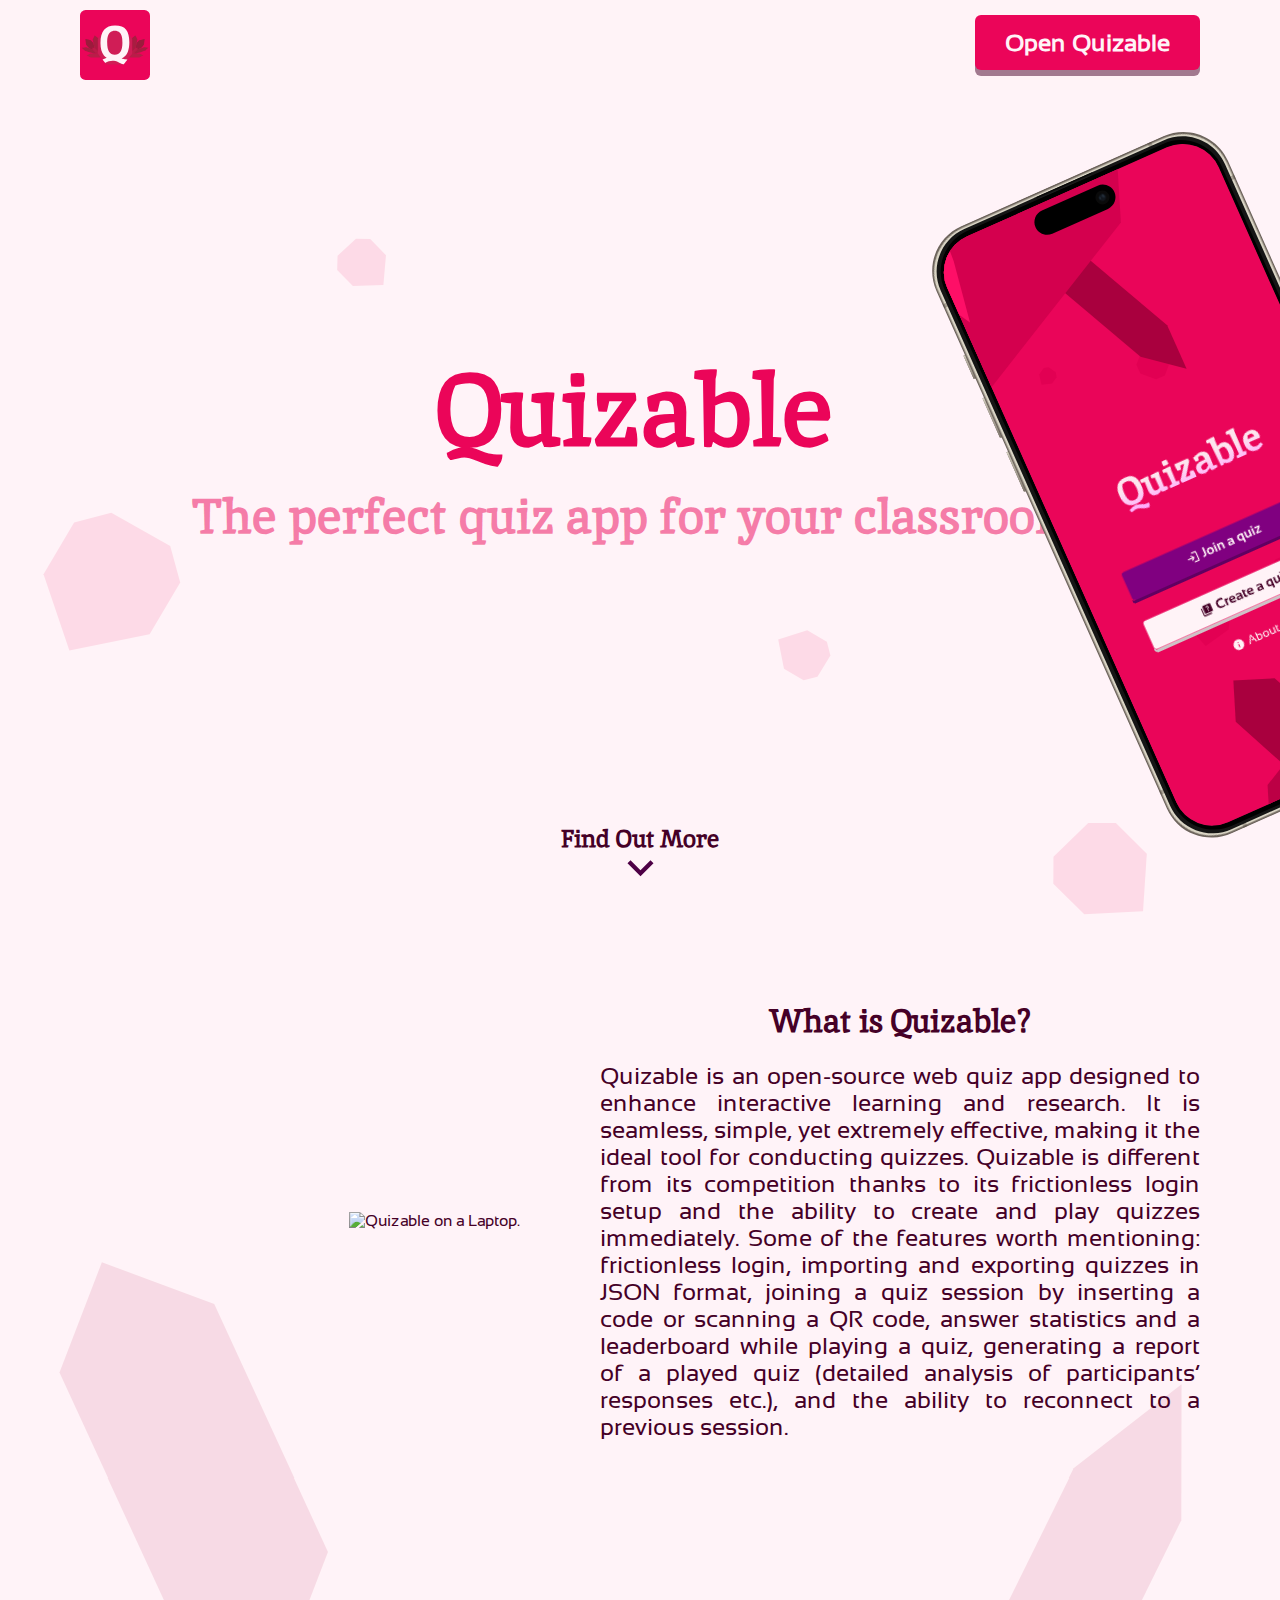
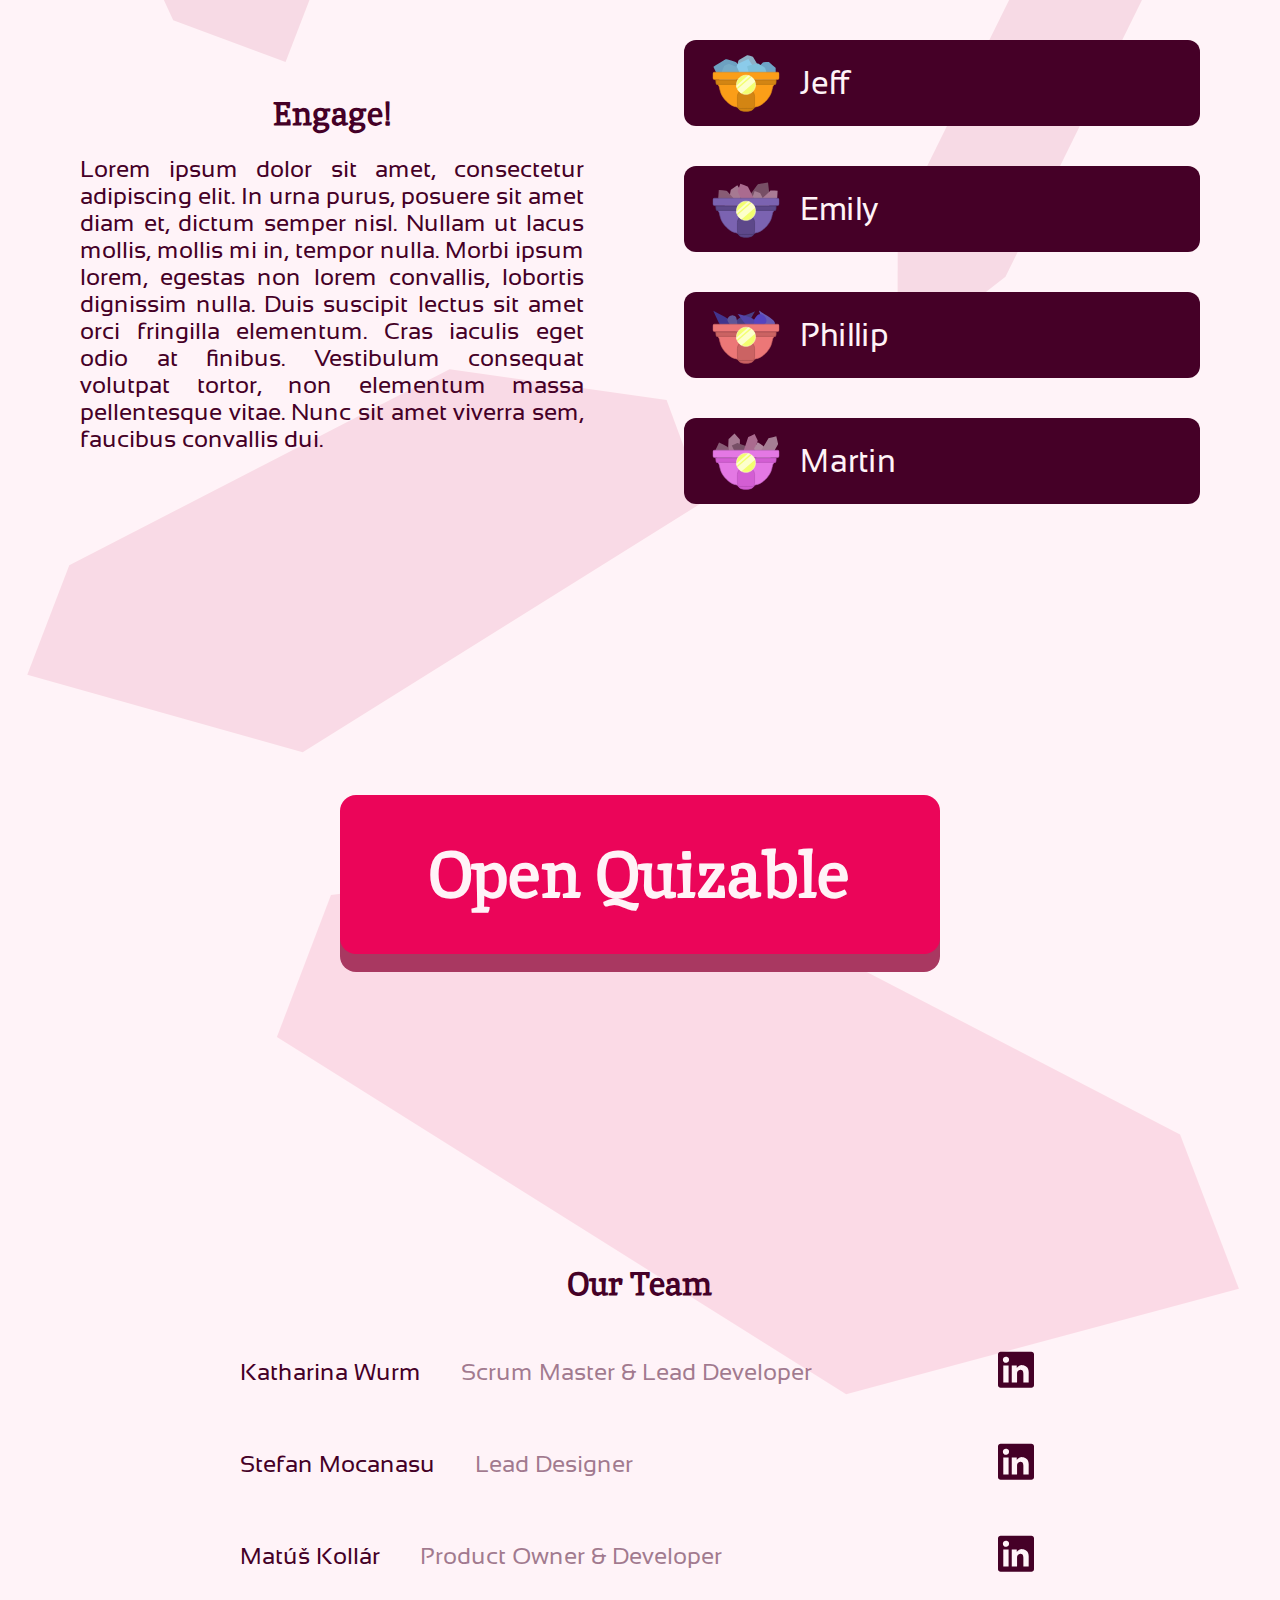
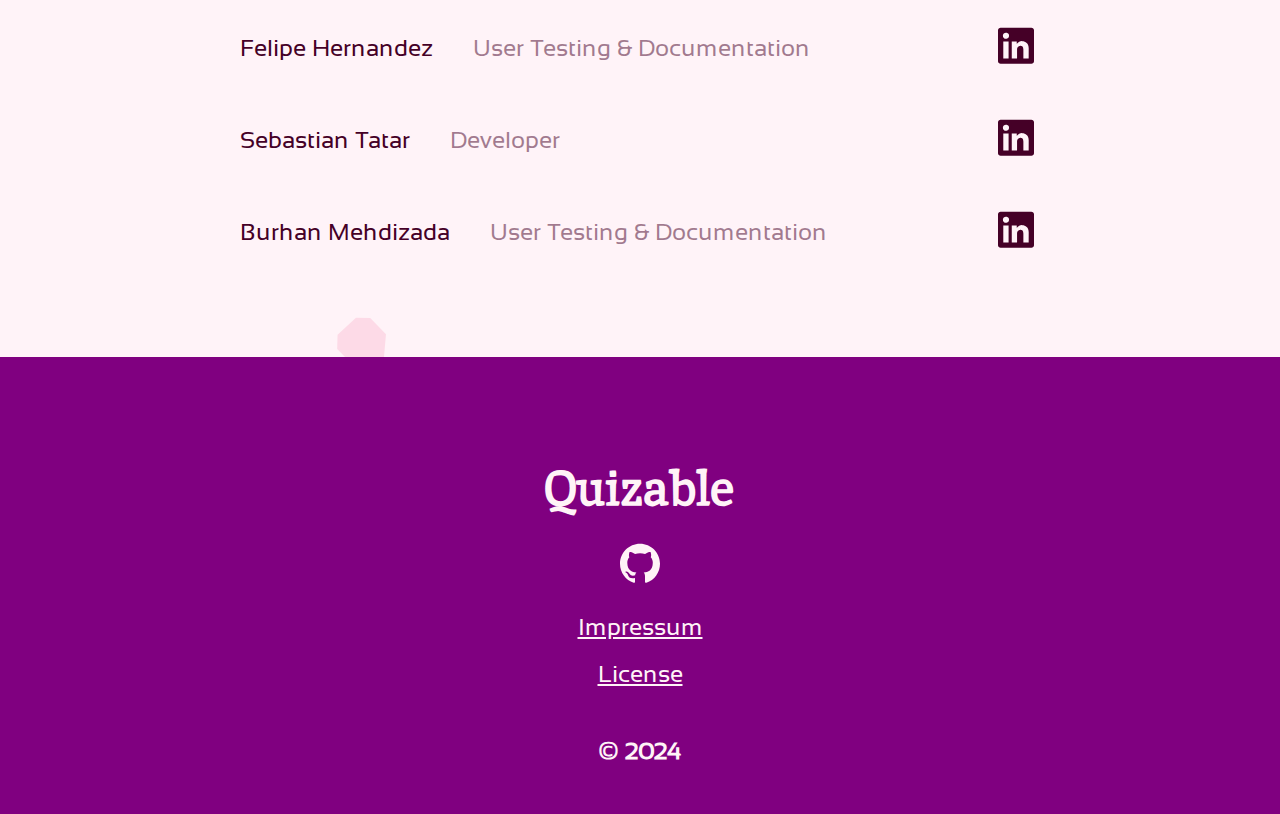
==== commit e42ea9e4: "optimize css add first paragraph" ====
--- a/index.html
+++ b/index.html
@@ -36,7 +36,7 @@
                 </svg>                
         </div>
         <div class="cta-btn" onclick="window.location.href=`https://quizable.fun`">
-            <p>Enter App</p>
+            <p>Open Quizable</p>
         </div>
     </nav>
     <header>
@@ -63,8 +63,8 @@
             <img src="/assets/quizable_laptop.svg" alt="Quizable on a Laptop.">
         </div>
         <div class="about-text">
-            <h1>Why Quizable?</h1>
-            <p>Lorem ipsum dolor sit amet, consectetur adipiscing elit. In urna purus,  posuere sit amet diam et, dictum semper nisl. Nullam ut lacus mollis,  mollis mi in, tempor nulla. Morbi ipsum lorem, egestas non lorem  convallis, lobortis dignissim nulla. Duis suscipit lectus sit amet orci  fringilla elementum. Cras iaculis eget odio at finibus. Vestibulum  consequat volutpat tortor, non elementum massa pellentesque vitae. Nunc  sit amet viverra sem, faucibus convallis dui.</p>
+            <h1>What is Quizable?</h1>
+            <p>Quizable is an open-source web quiz app designed to enhance interactive learning and research. It is seamless, simple, yet extremely effective, making it the ideal tool for conducting quizzes. Quizable is different from its competition thanks to its frictionless login setup and the ability to create and play quizzes immediately. Some of the features worth mentioning: frictionless login, importing and exporting quizzes in JSON format, joining a quiz session by inserting a code or scanning a QR code, answer statistics and a leaderboard while playing a quiz, generating a report of a played quiz (detailed analysis of participants’ responses etc.), and the ability to reconnect to a previous session.</p>
         </div>
     </section>
     <section class="engage">
--- a/style.css
+++ b/style.css
@@ -85,14 +85,14 @@
         gap: 10px;
         border-radius: 6px;
         background-color: var(--main-color);
-        box-shadow: 0px 6px 0px 0px rgba(235, 5, 89, 0.30);
+        box-shadow: 0px 6px 0px 0px rgba(69, 0, 39, 0.50);
         transform: translateY(-3px);
         cursor: pointer;
         transition: all 0.2s;
     }
 
     nav > .cta-btn:hover {
-        box-shadow: none;
+        box-shadow: 0px 0px 0px 0px rgba(69, 0, 39, 0.50);
         transform: translateY(3px);
     }
 
@@ -363,7 +363,7 @@
     }
 
     .cta-big > .cta-btn-big:hover {
-        box-shadow: none;
+        box-shadow: 0px 0px 0px 0px #A93861;
         transform: translateY(9px);
     }
 
@@ -547,8 +547,13 @@
         gap: 10px;
         border-radius: 6px;
         background-color: var(--main-color);
-        box-shadow: 0px 6px 0px 0px rgba(235, 5, 89, 0.30);
+        box-shadow: 0px 6px 0px 0px rgba(69, 0, 39, 0.50);
         transform: translateY(-3px);
+    }
+
+    nav > .cta-btn:hover {
+        box-shadow: 0px 0px 0px 0px rgba(69, 0, 39, 0.50);
+        transform: translateY(3px);
     }
 
     nav > .cta-btn > p {
@@ -697,7 +702,7 @@
         color: var(--text-color);
         text-align: justify;
         font-family: var(--text-font);
-        font-size: 24px;
+        font-size: 1.4rem;
         font-style: normal;
         font-weight: 400;
         line-height: normal;
@@ -739,7 +744,7 @@
         color: var(--text-color);
         text-align: justify;
         font-family: var(--text-font);
-        font-size: 24px;
+        font-size: 1.4rem;
         font-style: normal;
         font-weight: 400;
         line-height: normal;
@@ -800,12 +805,17 @@
         justify-content: center;
         align-items: center;
         gap: 5px;
-        border-radius: 16px;
+        border-radius: 8px;
         background-color: var(--main-color);
         box-shadow: 0px 9px 0px 0px #A93861;
         transform: translateY(-4.5px);
     }
 
+    .cta-big > .cta-btn-big:hover {
+        box-shadow: 0px 0px 0px 0px #A93861;
+        transform: translateY(4.5px);
+    }
+
     .cta-big > .cta-btn-big > p {
         color: var(--background-color);
         font-family: var(--main-font);
@@ -901,7 +911,7 @@
     footer > .footer-main > h1 {
         color: var(--background-color);
         font-family: var(--main-font);
-        font-size: 48px;
+        font-size: 36px;
         font-style: normal;
         font-weight: 700;
         line-height: normal;
@@ -912,7 +922,7 @@
         color: var(--background-color);
         text-align: justify;
         font-family: var(--text-font);
-        font-size: 24px;
+        font-size: 18px;
         font-style: normal;
         font-weight: 400;
         line-height: normal;
@@ -922,7 +932,7 @@
         color: var(--background-color);
         text-align: justify;
         font-family: var(--text-font);
-        font-size: 24px;
+        font-size: 14px;
         font-style: normal;
         font-weight: 700;
         line-height: normal;
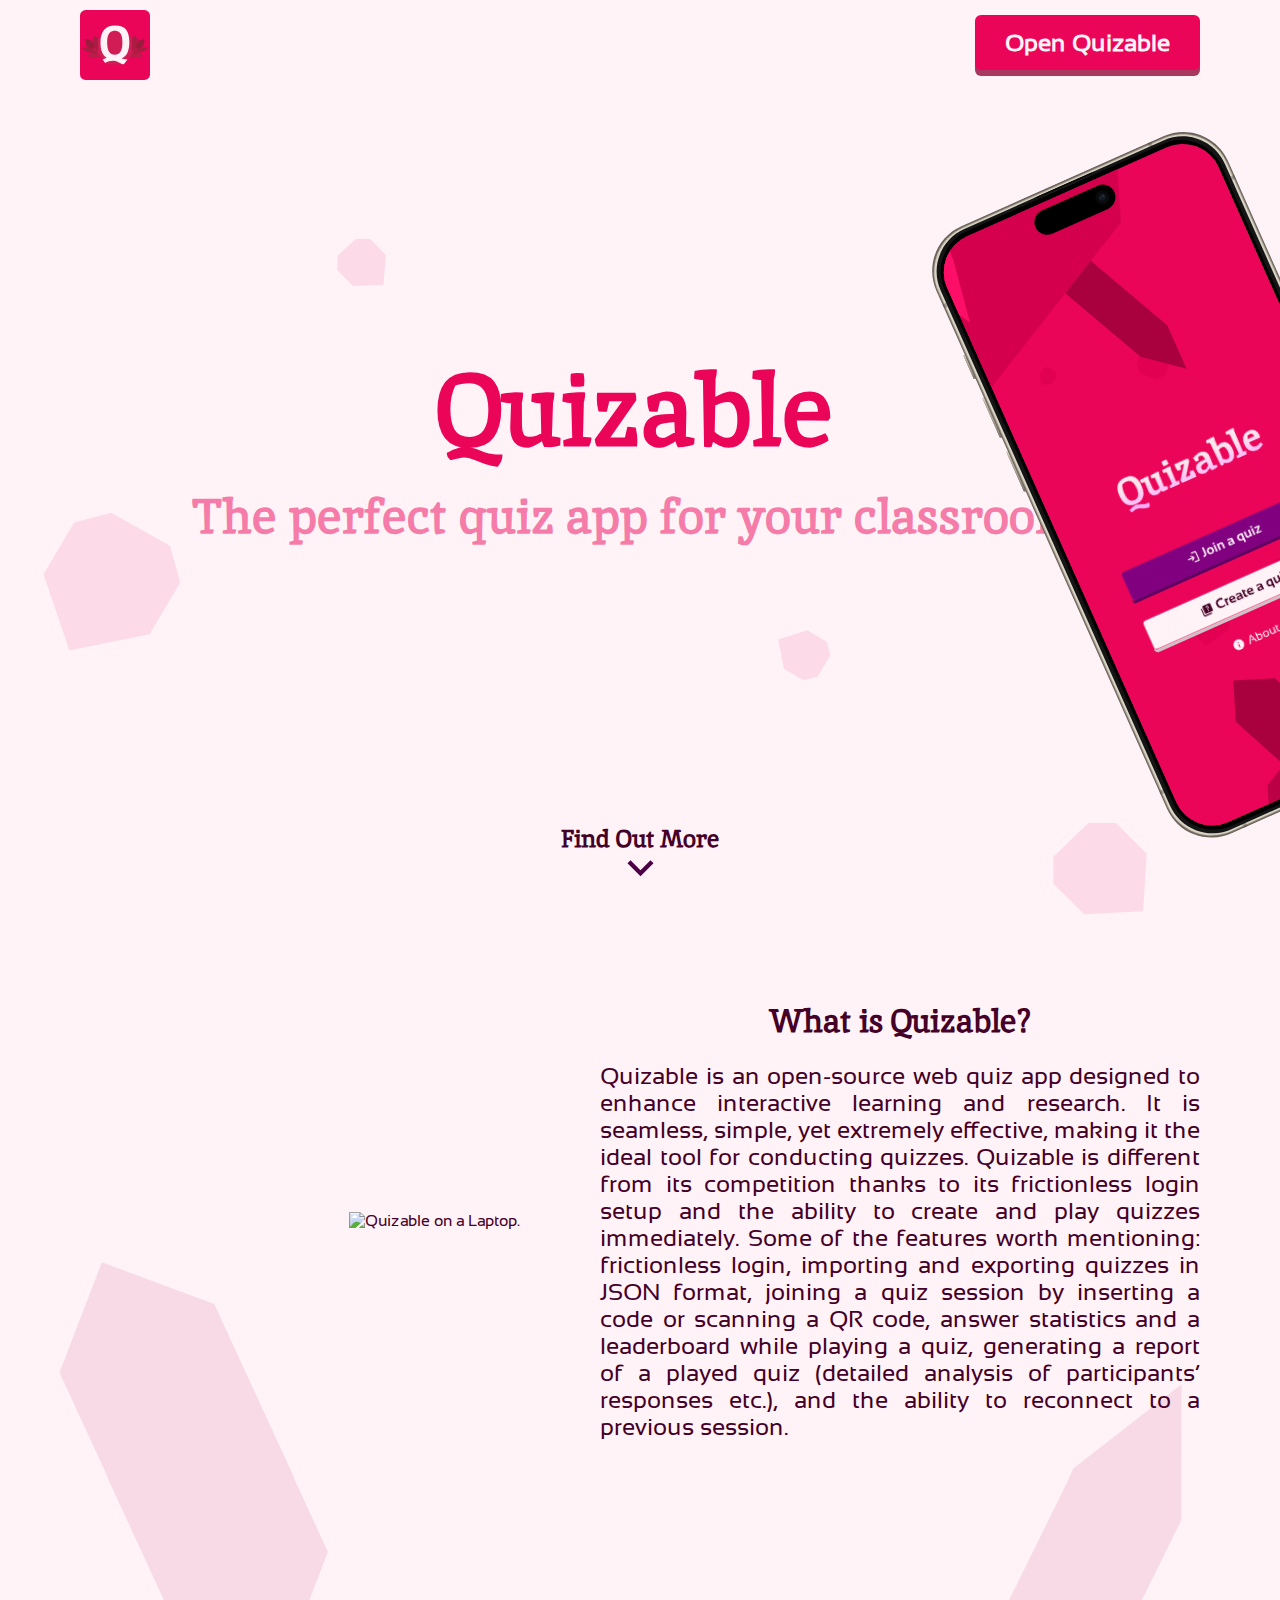
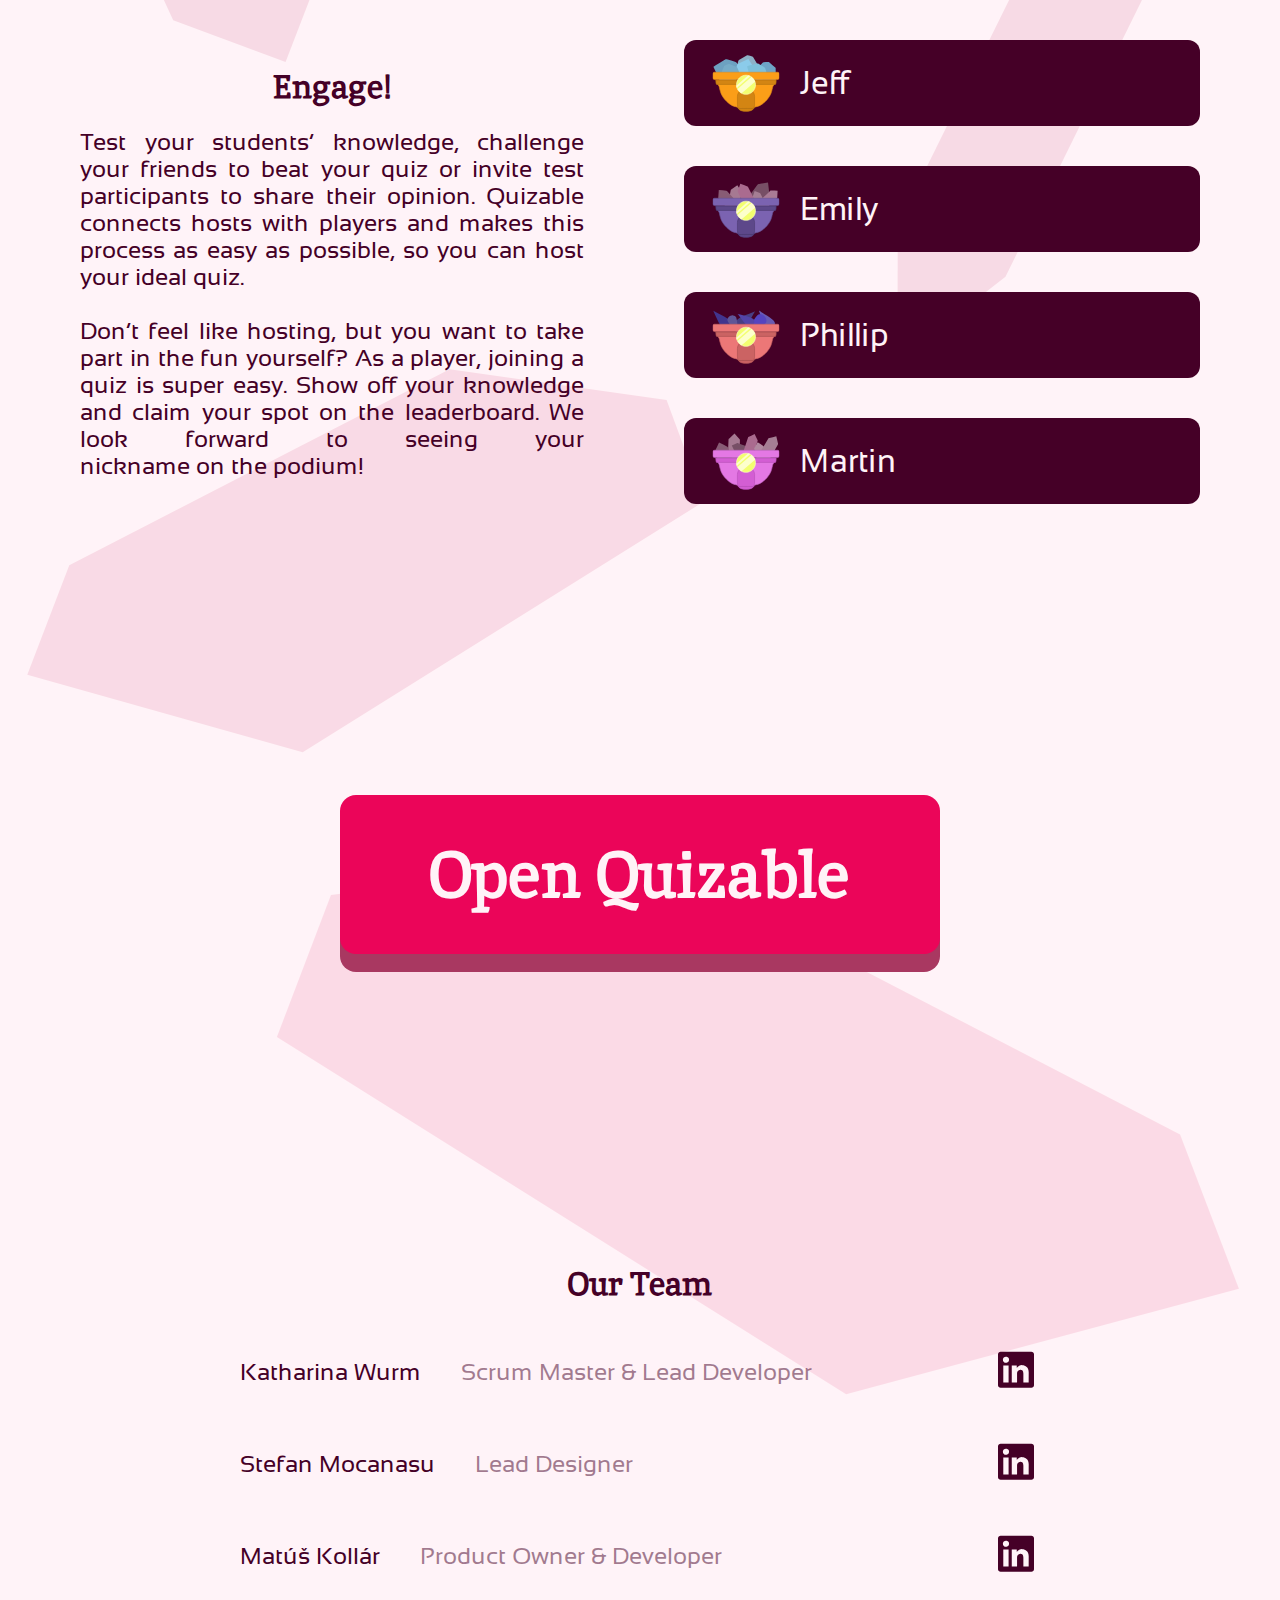
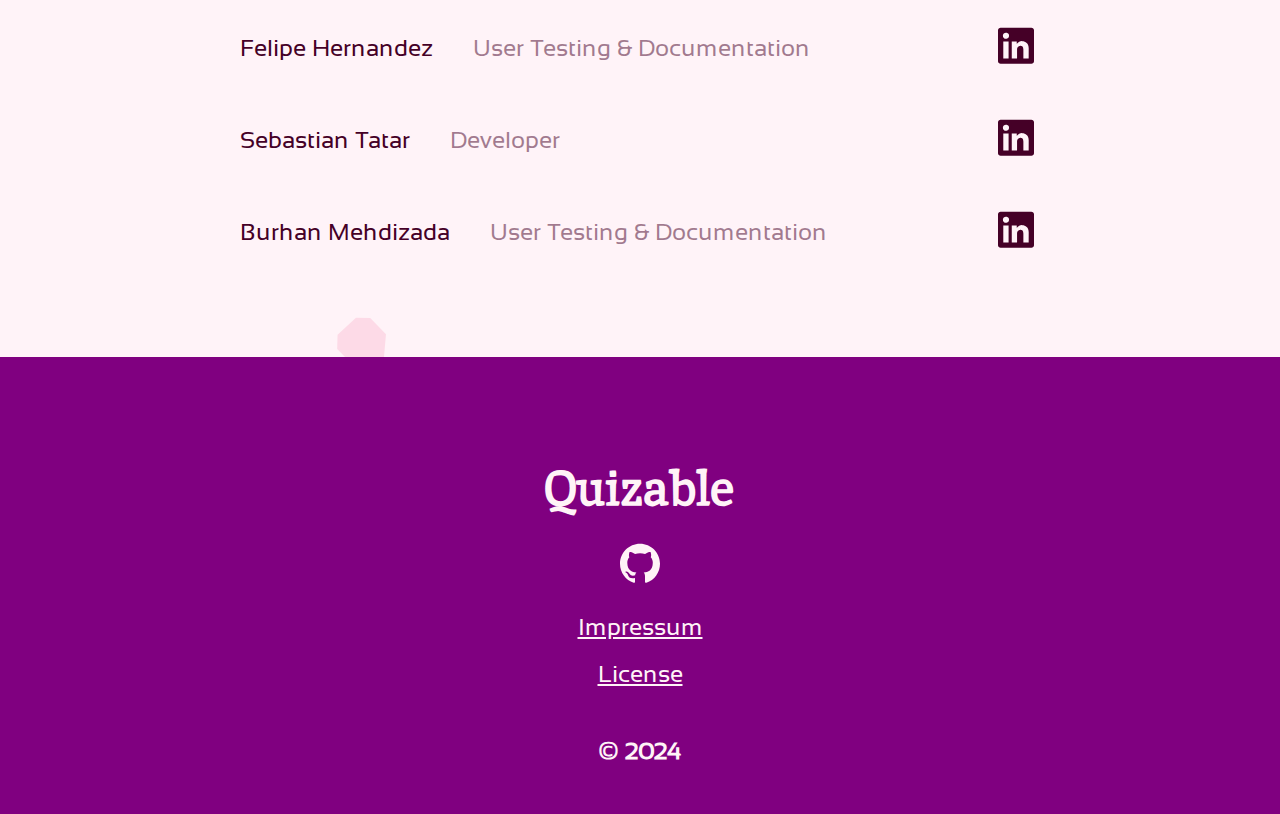
==== commit 39ab68b9: "add impressum file replace lipsum on index" ====
--- a/index.html
+++ b/index.html
@@ -70,7 +70,10 @@
     <section class="engage">
         <div class="engage-text">
             <h1>Engage!</h1>
-            <p>Lorem ipsum dolor sit amet, consectetur adipiscing elit. In urna purus,  posuere sit amet diam et, dictum semper nisl. Nullam ut lacus mollis,  mollis mi in, tempor nulla. Morbi ipsum lorem, egestas non lorem  convallis, lobortis dignissim nulla. Duis suscipit lectus sit amet orci  fringilla elementum. Cras iaculis eget odio at finibus. Vestibulum  consequat volutpat tortor, non elementum massa pellentesque vitae. Nunc  sit amet viverra sem, faucibus convallis dui.</p>
+            <p>Test your students’ knowledge, challenge your friends to beat your quiz or invite test participants to share their opinion. Quizable connects hosts with players and makes this process as easy as possible, so you can host your ideal quiz.
+            <br>
+            <br>
+            Don’t feel like hosting, but you want to take part in the fun yourself? As a player, joining a quiz is super easy. Show off your knowledge and claim your spot on the leaderboard. We look forward to seeing your nickname on the podium!</p>
         </div>
         <div class="user-list">
             <div class="card">
--- a/style.css
+++ b/style.css
@@ -85,14 +85,14 @@
         gap: 10px;
         border-radius: 6px;
         background-color: var(--main-color);
-        box-shadow: 0px 6px 0px 0px rgba(69, 0, 39, 0.50);
+        box-shadow: 0px 6px 0px 0px #A93861;
         transform: translateY(-3px);
         cursor: pointer;
         transition: all 0.2s;
     }
 
     nav > .cta-btn:hover {
-        box-shadow: 0px 0px 0px 0px rgba(69, 0, 39, 0.50);
+        box-shadow: 0px 0px 0px 0px #A93861;
         transform: translateY(3px);
     }
 
@@ -547,13 +547,13 @@
         gap: 10px;
         border-radius: 6px;
         background-color: var(--main-color);
-        box-shadow: 0px 6px 0px 0px rgba(69, 0, 39, 0.50);
-        transform: translateY(-3px);
-    }
-
-    nav > .cta-btn:hover {
-        box-shadow: 0px 0px 0px 0px rgba(69, 0, 39, 0.50);
-        transform: translateY(3px);
+        box-shadow: 0px 4px 0px 0px #A93861;
+        transform: translateY(-2px);
+    }
+
+    nav > .cta-btn:active {
+        box-shadow: 0px 0px 0px 0px #A93861;
+        transform: translateY(2px);
     }
 
     nav > .cta-btn > p {
@@ -807,11 +807,11 @@
         gap: 5px;
         border-radius: 8px;
         background-color: var(--main-color);
-        box-shadow: 0px 9px 0px 0px #A93861;
+        box-shadow: 0px 9px 0px 0px rgba(69, 0, 39, 0.50);
         transform: translateY(-4.5px);
     }
 
-    .cta-big > .cta-btn-big:hover {
+    .cta-big > .cta-btn-big:active {
         box-shadow: 0px 0px 0px 0px #A93861;
         transform: translateY(4.5px);
     }
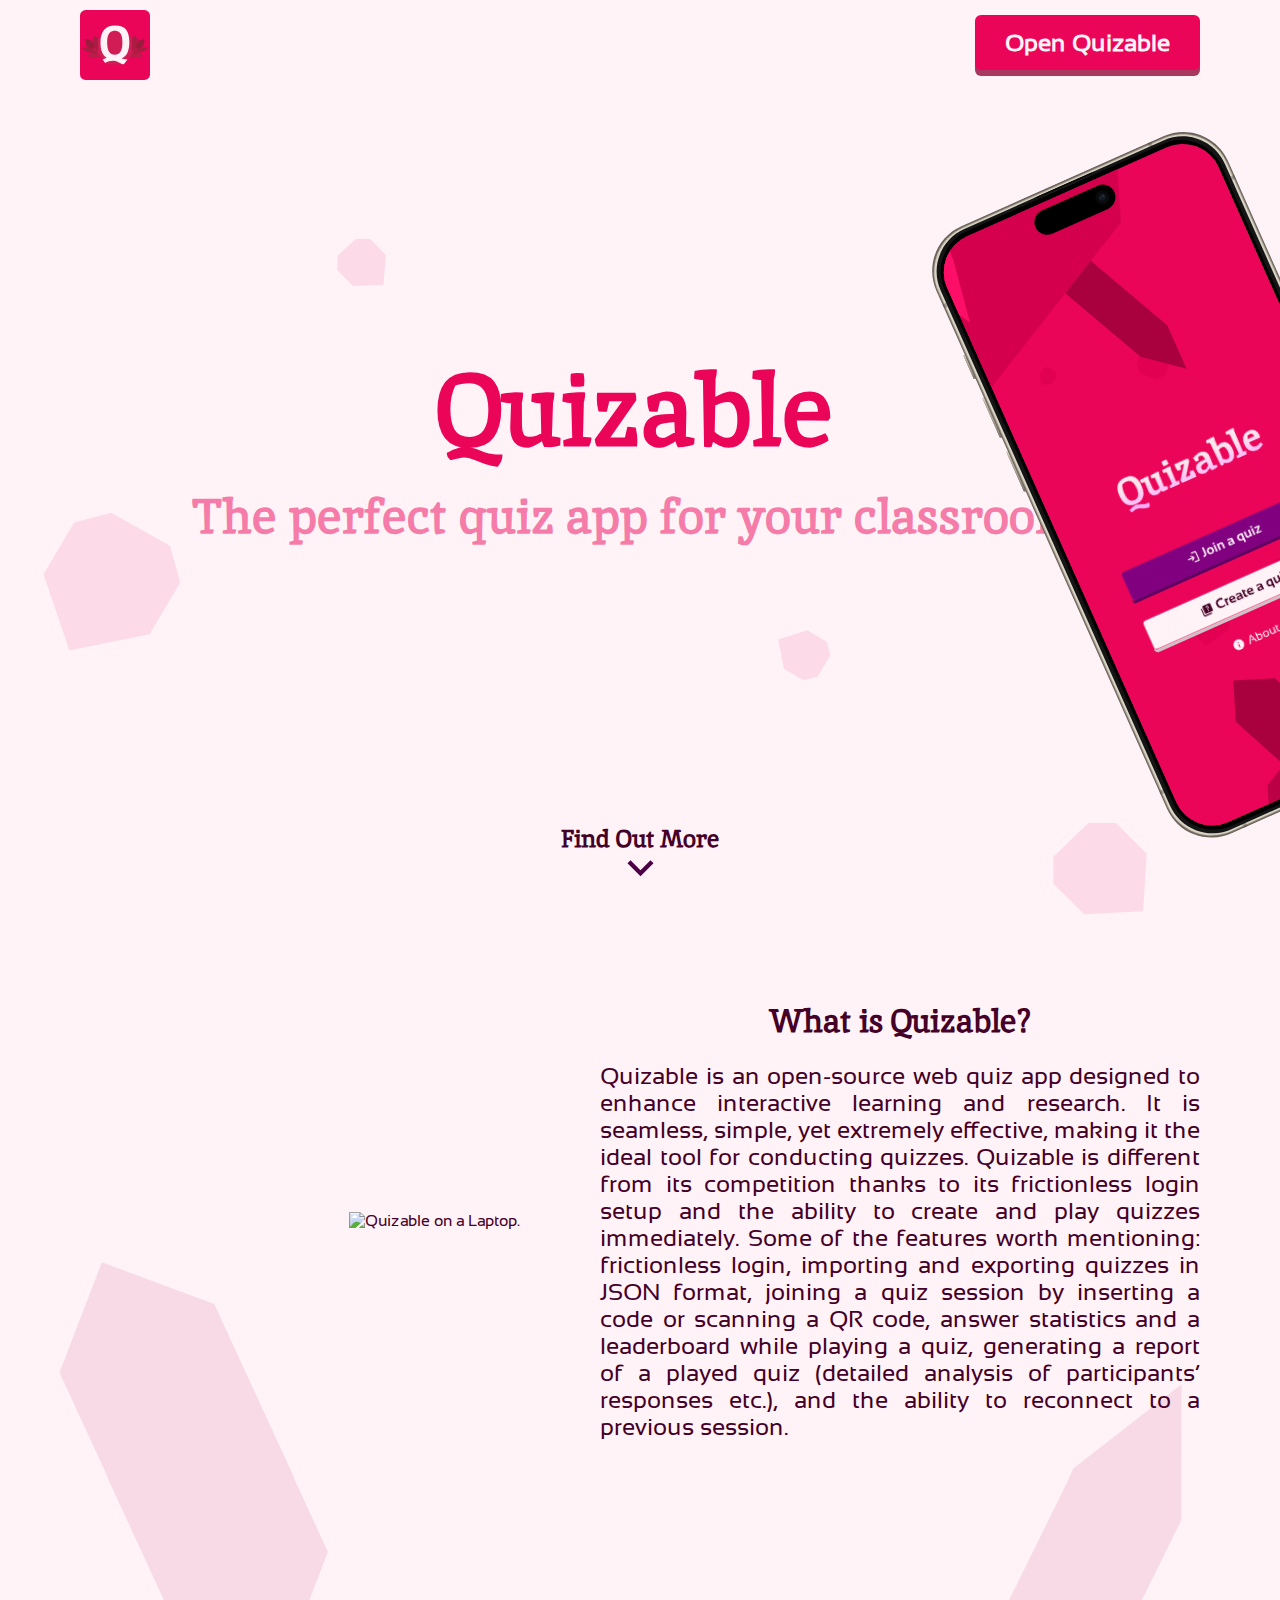
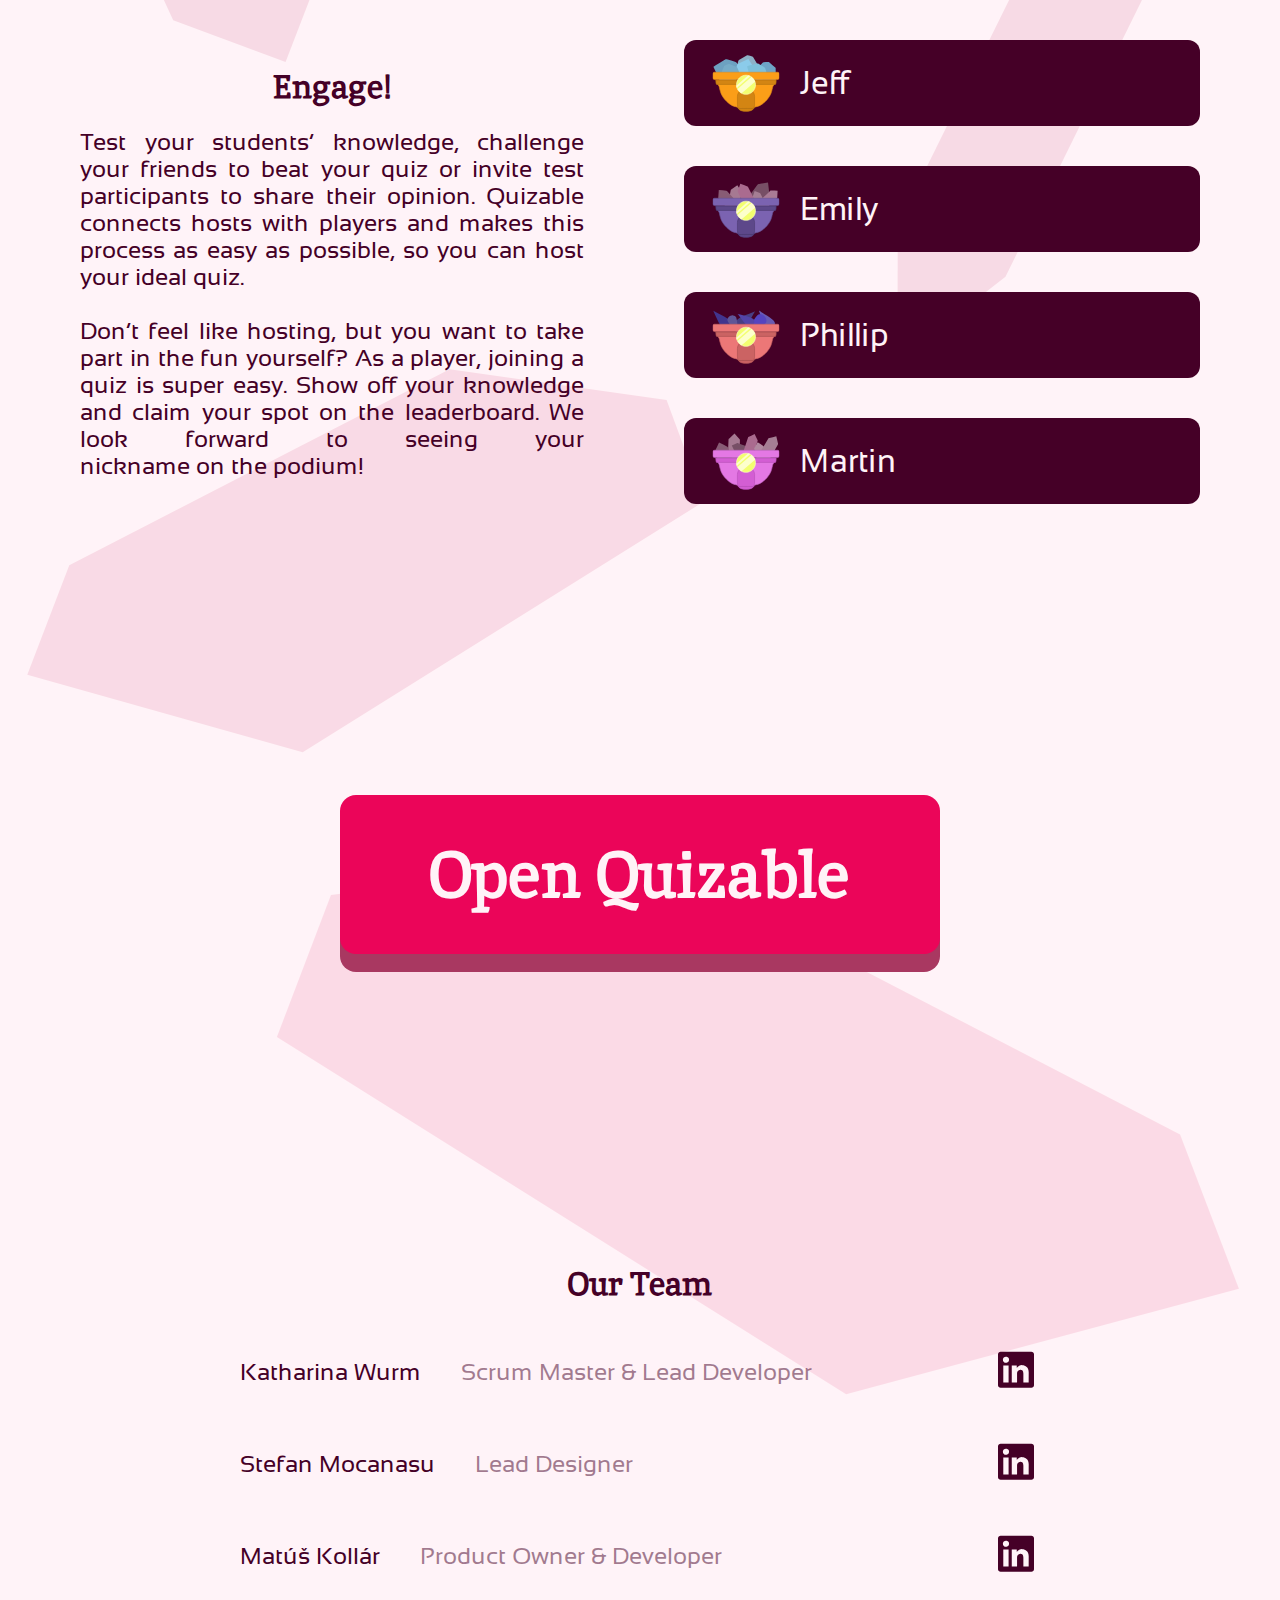
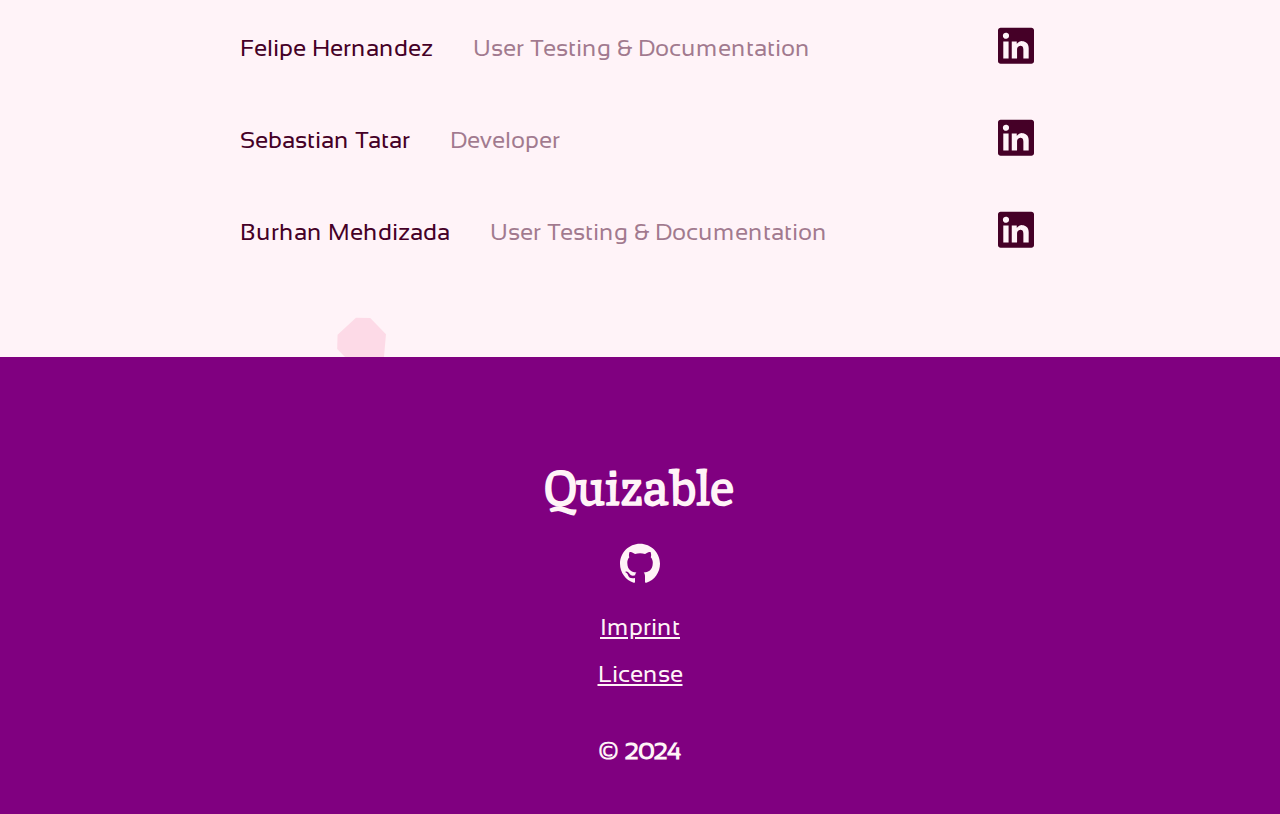
==== commit 8c823fc9: "linked imprint" ====
--- a/index.html
+++ b/index.html
@@ -172,8 +172,8 @@
             <a href="https://github.com/kkatharinaa/quizable">
                 <img src="/assets/github_icon.svg" alt="GitHub Icon">
             </a>
-            <a href="">
-                Impressum
+            <a href="/impressum.html">
+                Imprint
             </a>
             <a href="https://github.com/kkatharinaa/quizable/blob/main/LICENSE">
                 License
--- a/style.css
+++ b/style.css
@@ -488,6 +488,11 @@
         line-height: normal;
         margin: 0;
     }
+
+    .impressum {
+        margin-top: 90px;
+        padding: 0 80px;
+    }
 }
 
 /* Mobile */
@@ -938,4 +943,9 @@
         line-height: normal;
         margin: 0;
     }
+
+    .impressum {
+        margin-top: 70px;
+        padding: 0 20px;
+    }
 }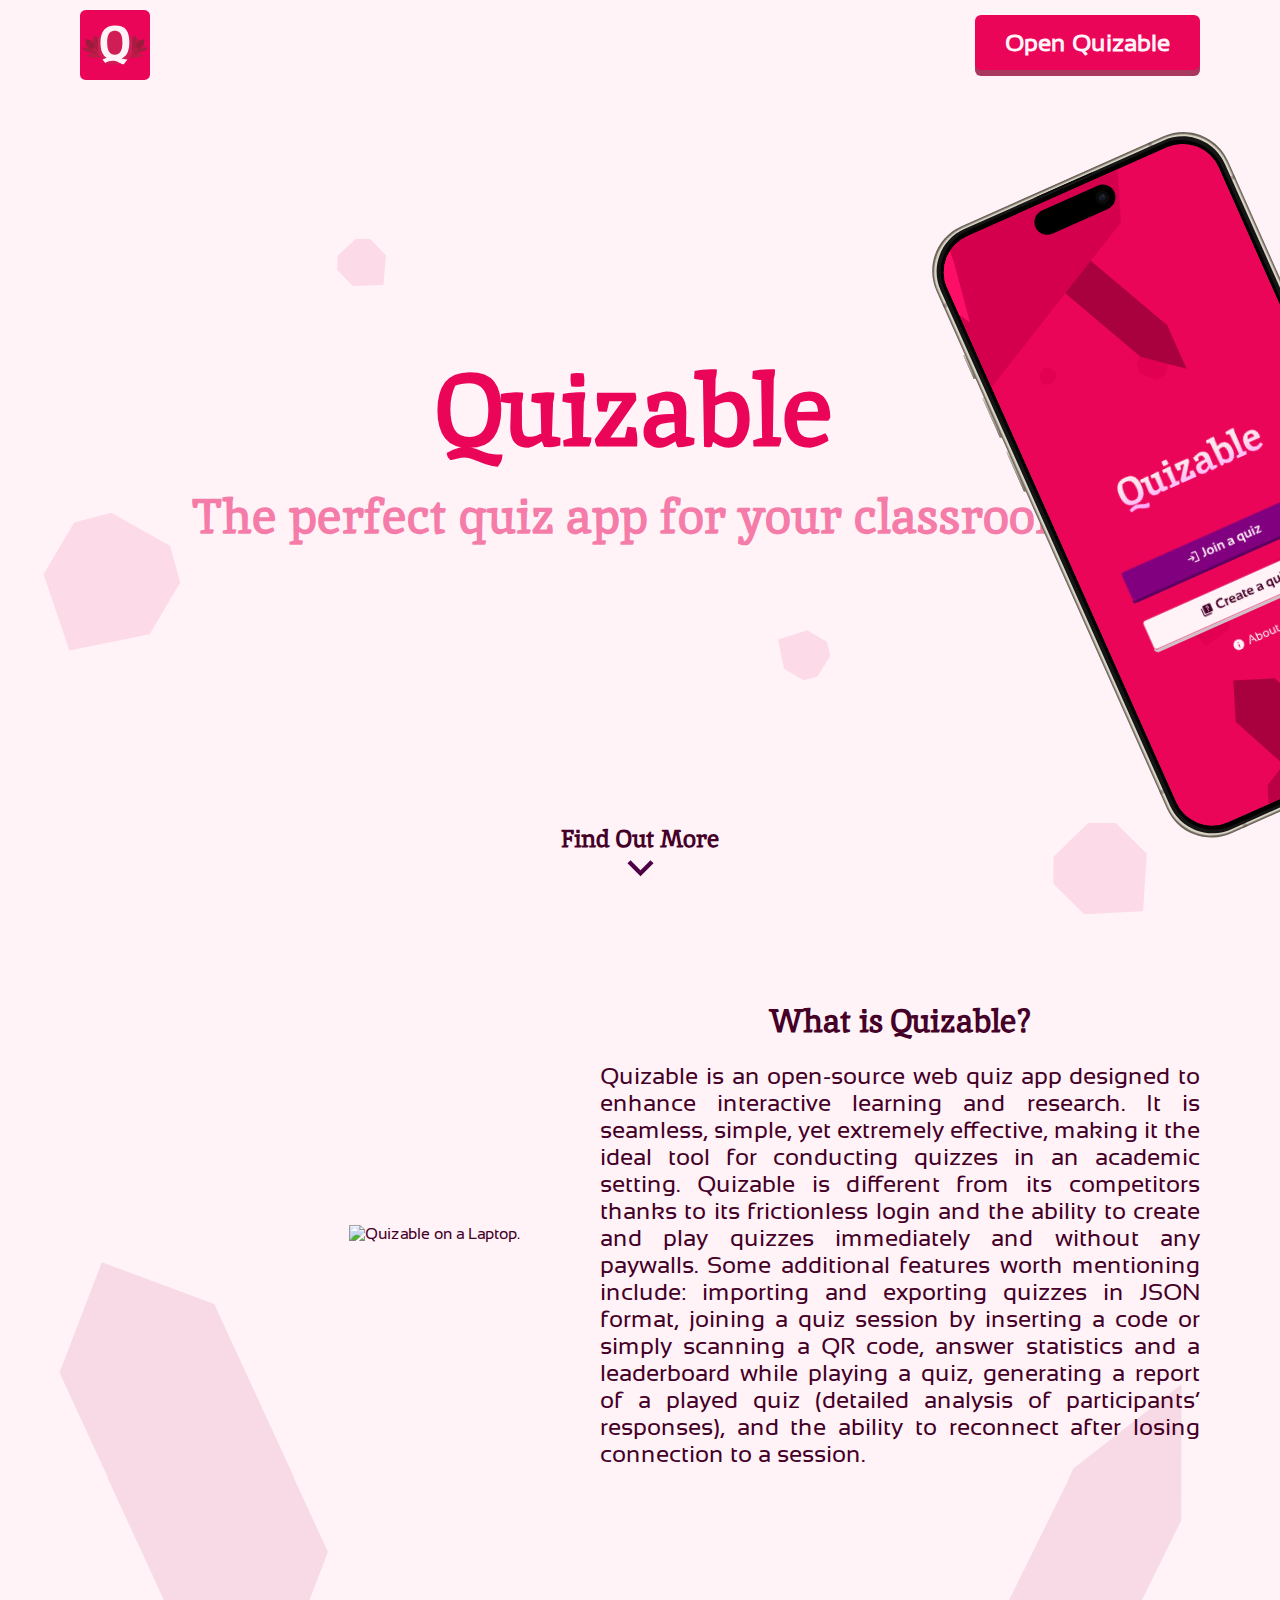
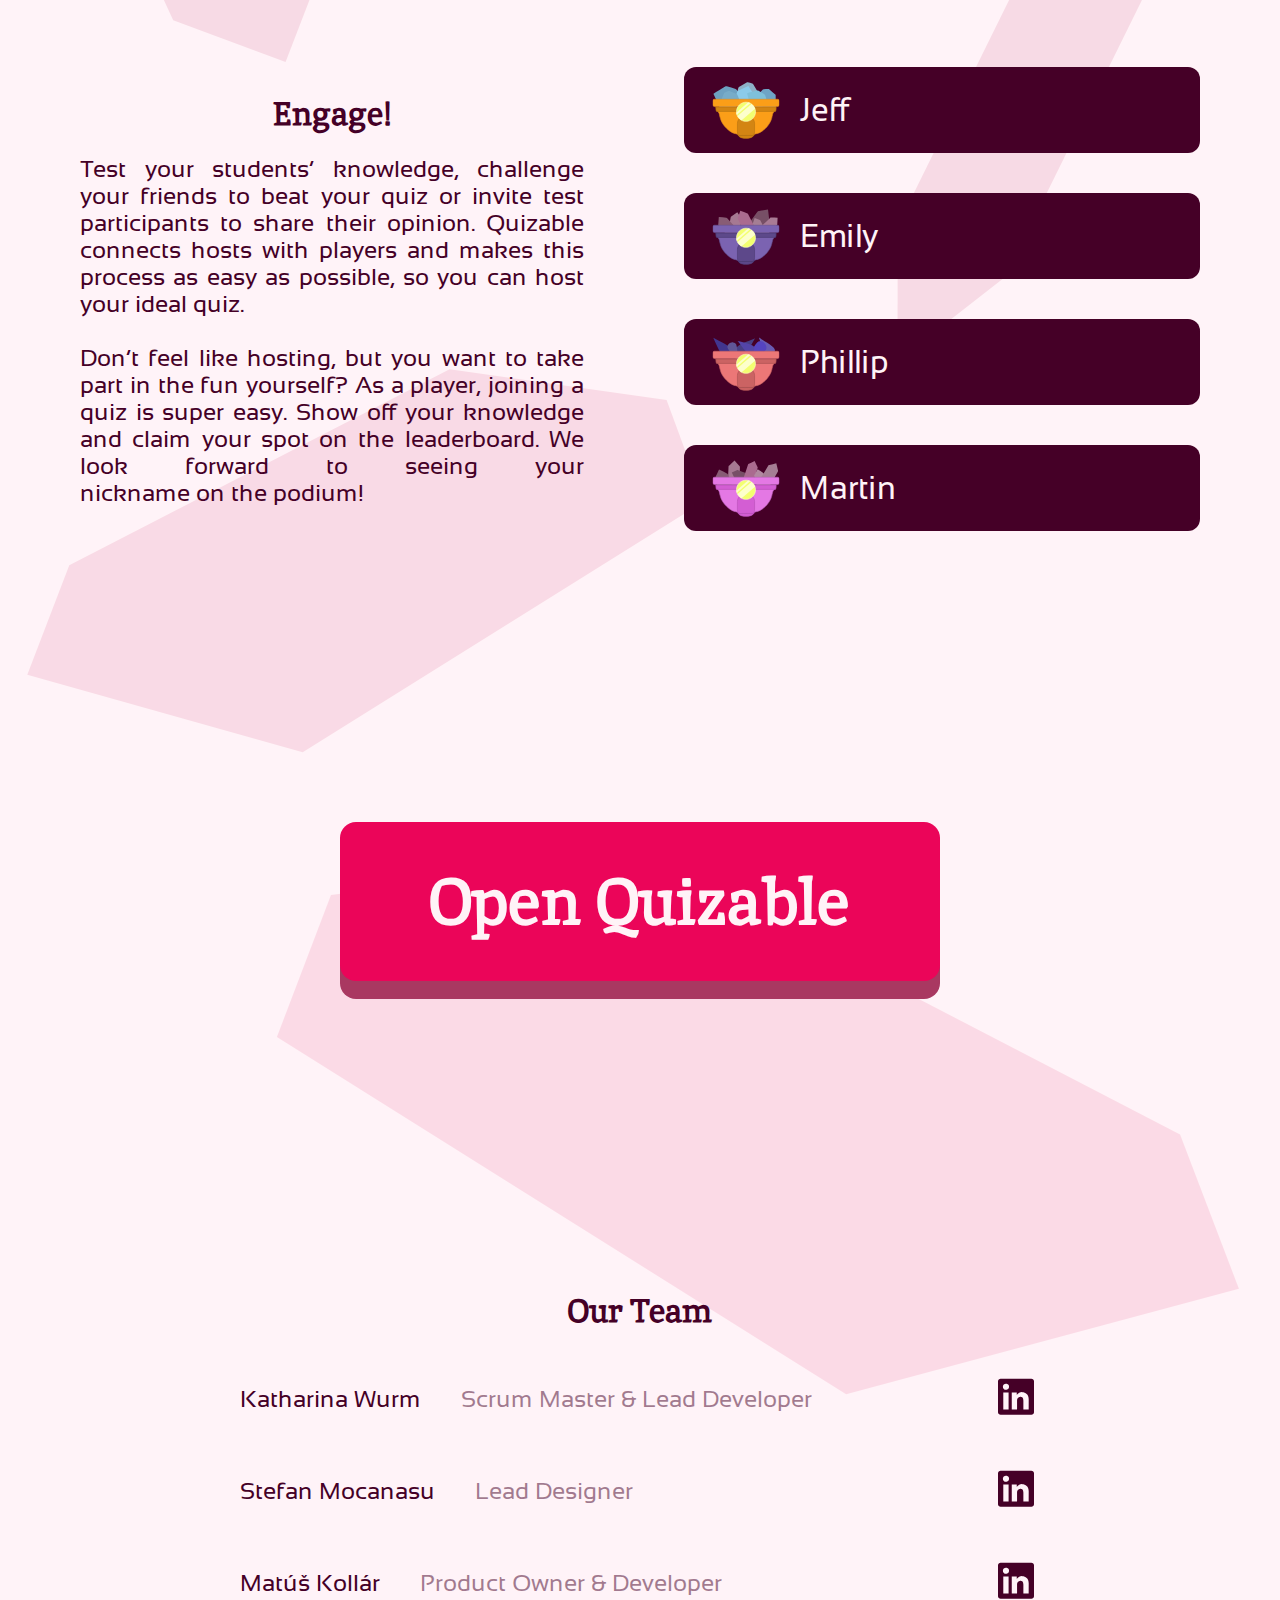
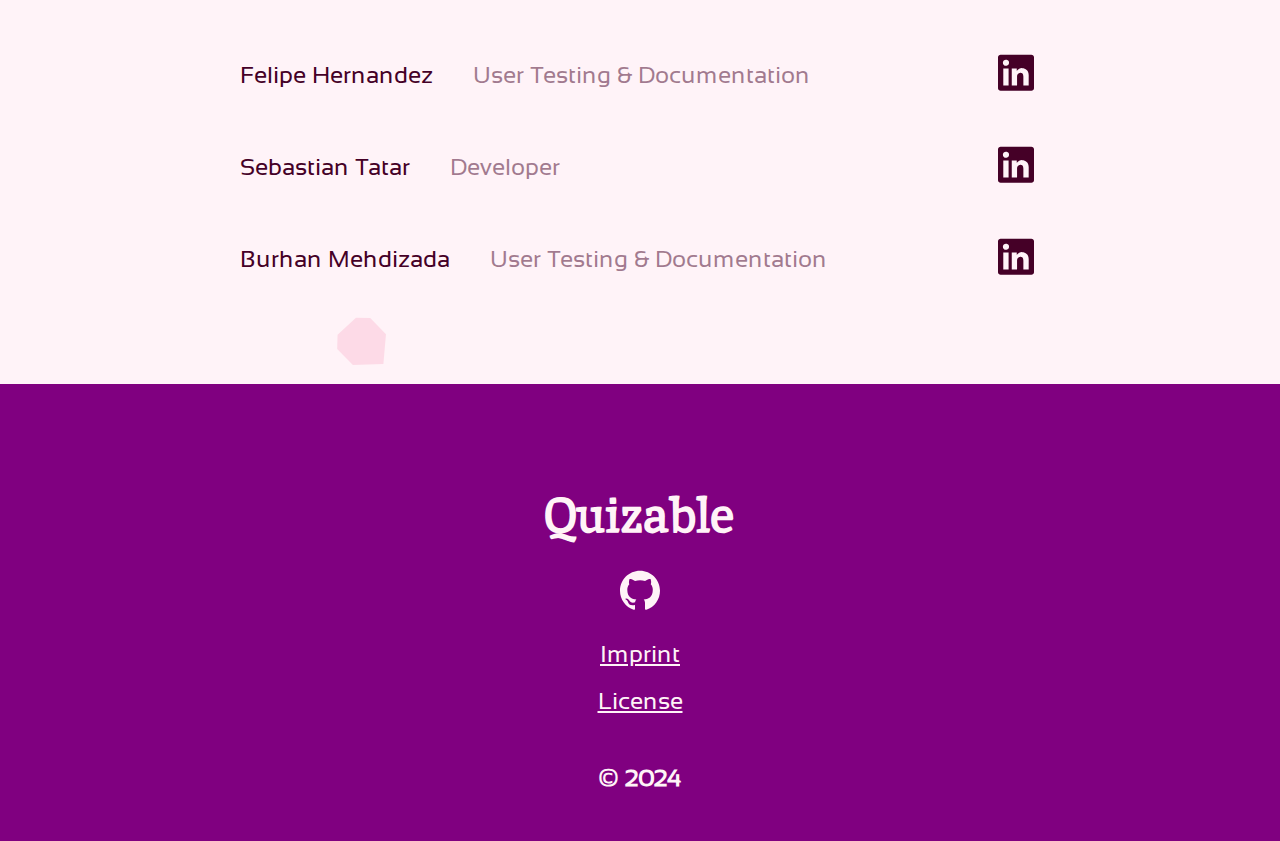
==== commit 2e310be7: "updated description and collected data" ====
--- a/index.html
+++ b/index.html
@@ -64,7 +64,7 @@
         </div>
         <div class="about-text">
             <h1>What is Quizable?</h1>
-            <p>Quizable is an open-source web quiz app designed to enhance interactive learning and research. It is seamless, simple, yet extremely effective, making it the ideal tool for conducting quizzes. Quizable is different from its competition thanks to its frictionless login setup and the ability to create and play quizzes immediately. Some of the features worth mentioning: frictionless login, importing and exporting quizzes in JSON format, joining a quiz session by inserting a code or scanning a QR code, answer statistics and a leaderboard while playing a quiz, generating a report of a played quiz (detailed analysis of participants’ responses etc.), and the ability to reconnect to a previous session.</p>
+            <p>Quizable is an open-source web quiz app designed to enhance interactive learning and research. It is seamless, simple, yet extremely effective, making it the ideal tool for conducting quizzes in an academic setting. Quizable is different from its competitors thanks to its frictionless login and the ability to create and play quizzes immediately and without any paywalls. Some additional features worth mentioning include: importing and exporting quizzes in JSON format, joining a quiz session by inserting a code or simply scanning a QR code, answer statistics and a leaderboard while playing a quiz, generating a report of a played quiz (detailed analysis of participants’ responses), and the ability to reconnect after losing connection to a session.</p>
         </div>
     </section>
     <section class="engage">
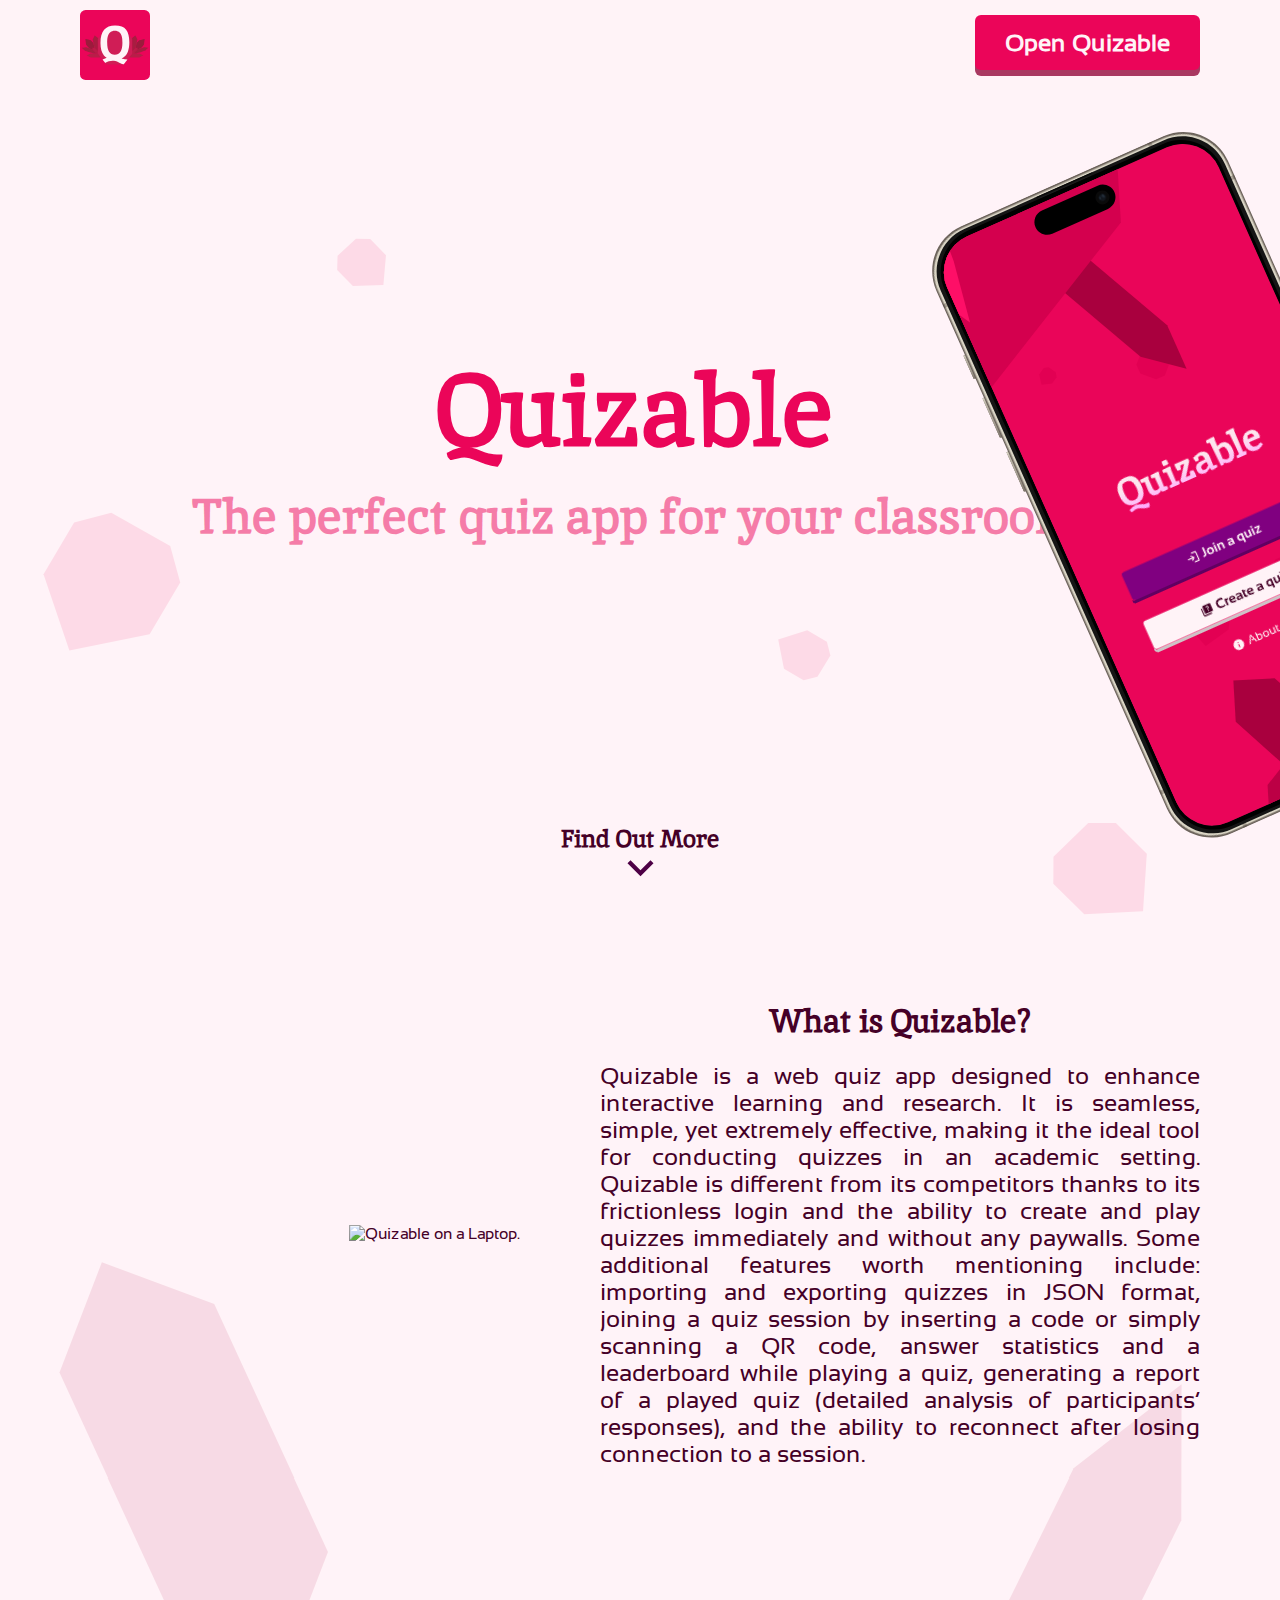
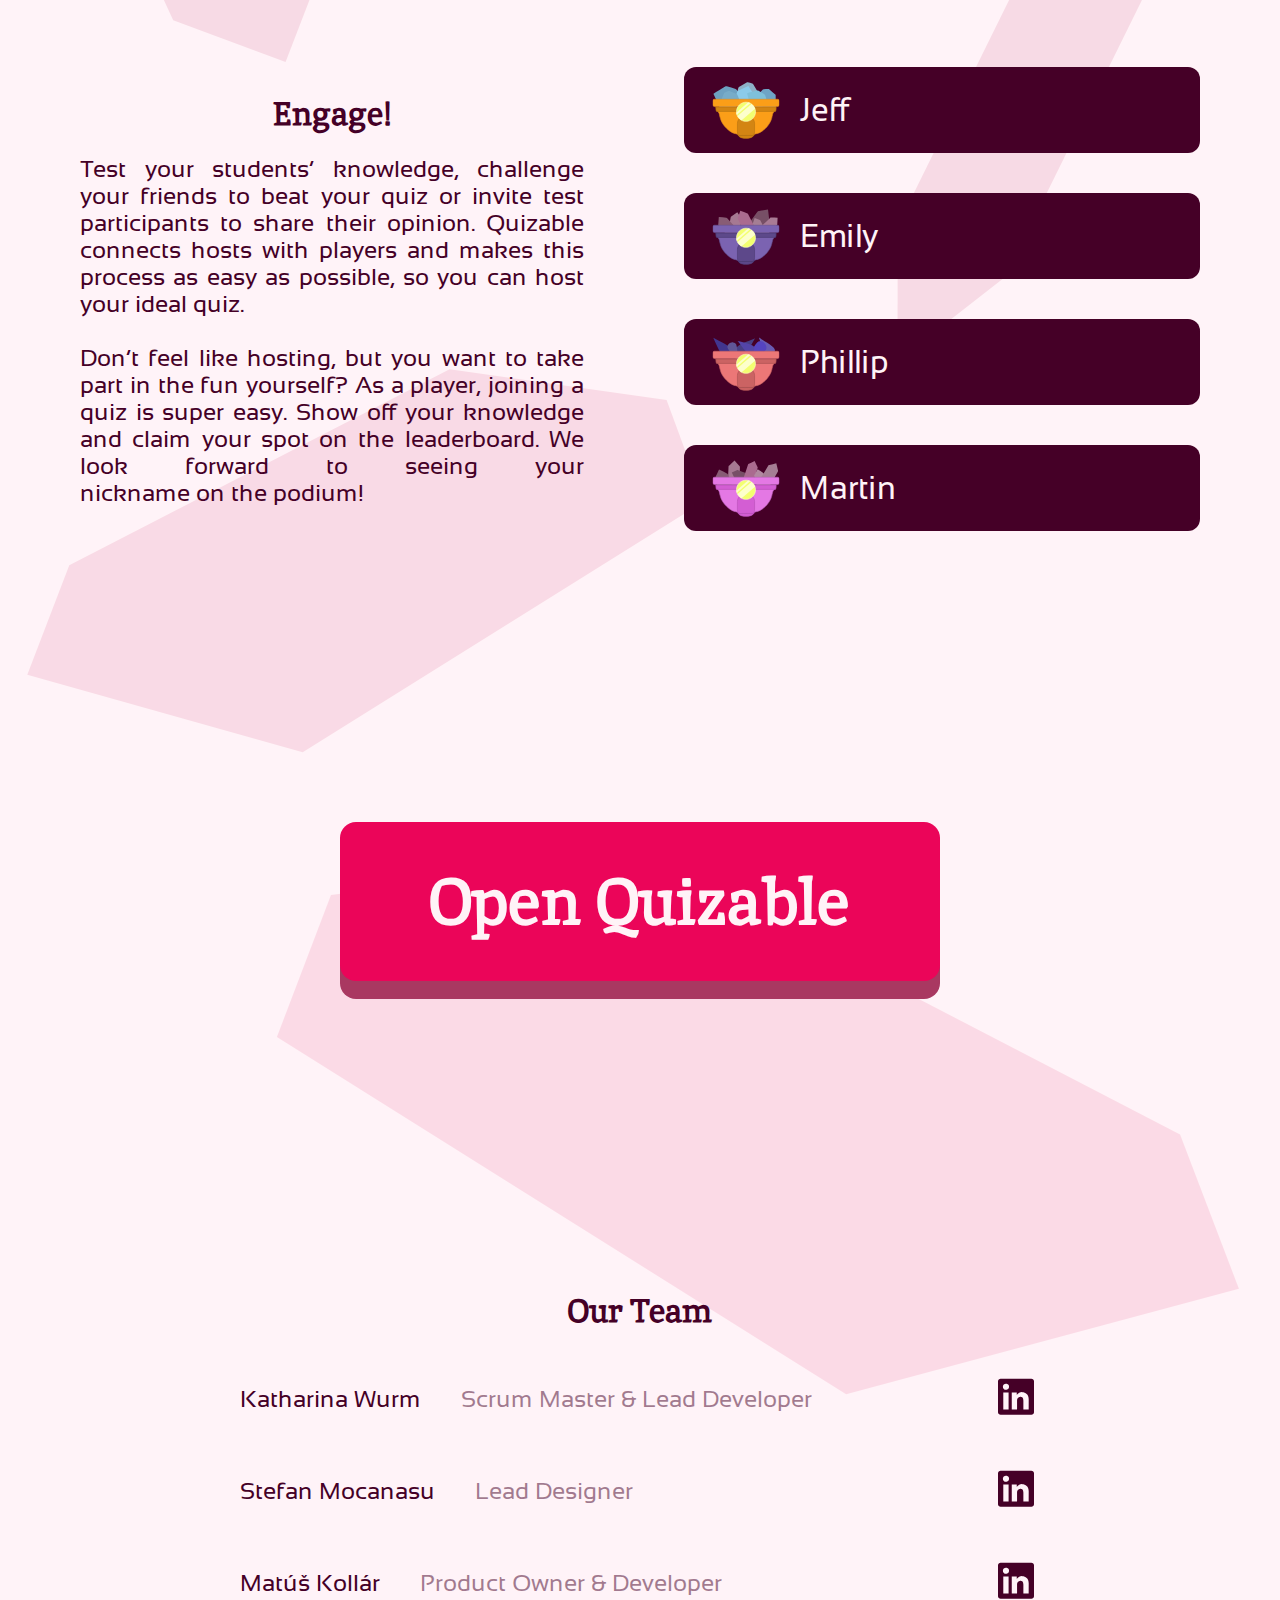
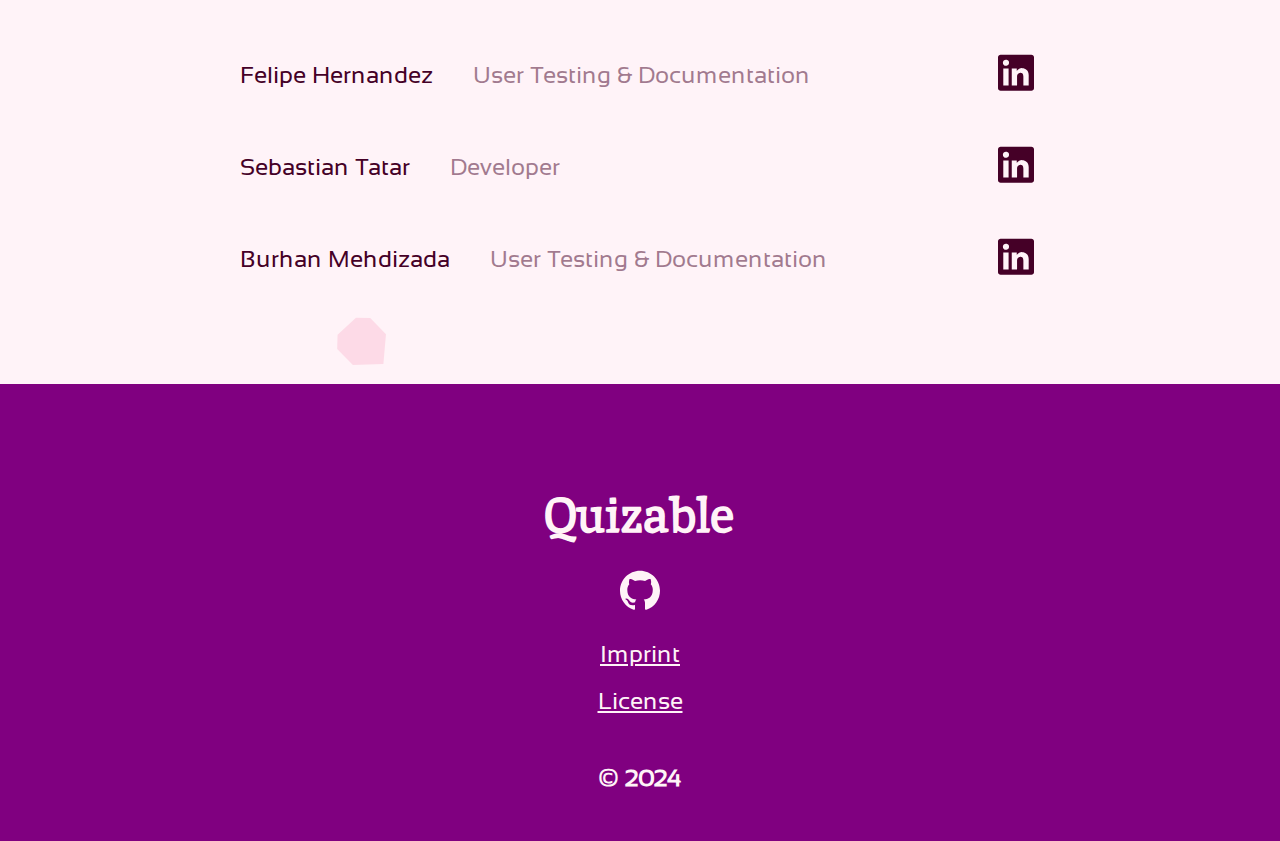
==== commit 66be9346: "updated project description" ====
--- a/index.html
+++ b/index.html
@@ -64,7 +64,7 @@
         </div>
         <div class="about-text">
             <h1>What is Quizable?</h1>
-            <p>Quizable is an open-source web quiz app designed to enhance interactive learning and research. It is seamless, simple, yet extremely effective, making it the ideal tool for conducting quizzes in an academic setting. Quizable is different from its competitors thanks to its frictionless login and the ability to create and play quizzes immediately and without any paywalls. Some additional features worth mentioning include: importing and exporting quizzes in JSON format, joining a quiz session by inserting a code or simply scanning a QR code, answer statistics and a leaderboard while playing a quiz, generating a report of a played quiz (detailed analysis of participants’ responses), and the ability to reconnect after losing connection to a session.</p>
+            <p>Quizable is a web quiz app designed to enhance interactive learning and research. It is seamless, simple, yet extremely effective, making it the ideal tool for conducting quizzes in an academic setting. Quizable is different from its competitors thanks to its frictionless login and the ability to create and play quizzes immediately and without any paywalls. Some additional features worth mentioning include: importing and exporting quizzes in JSON format, joining a quiz session by inserting a code or simply scanning a QR code, answer statistics and a leaderboard while playing a quiz, generating a report of a played quiz (detailed analysis of participants’ responses), and the ability to reconnect after losing connection to a session.</p>
         </div>
     </section>
     <section class="engage">
--- a/style.css
+++ b/style.css
@@ -20,6 +20,7 @@
     --subheading-color: rgba(235, 5, 89, 0.5);
     --background-texture: url('/assets/background.svg');
     --footer-color: #800080;
+    --button-shadow-color: #A93861;
 
     /* fonts */
     --main-font: 'Inika', sans-serif;
@@ -85,14 +86,14 @@
         gap: 10px;
         border-radius: 6px;
         background-color: var(--main-color);
-        box-shadow: 0px 6px 0px 0px #A93861;
+        box-shadow: 0px 6px 0px 0px var(--button-shadow-color);
         transform: translateY(-3px);
         cursor: pointer;
         transition: all 0.2s;
     }
 
     nav > .cta-btn:hover {
-        box-shadow: 0px 0px 0px 0px #A93861;
+        box-shadow: 0px 0px 0px 0px var(--button-shadow-color);
         transform: translateY(3px);
     }
 
@@ -356,14 +357,14 @@
         gap: 10px;
         border-radius: 16px;
         background-color: var(--main-color);
-        box-shadow: 0px 18px 0px 0px #A93861;
+        box-shadow: 0px 18px 0px 0px var(--button-shadow-color);
         transform: translateY(-9px);
         transition: all 0.2s;
         cursor: pointer;
     }
 
     .cta-big > .cta-btn-big:hover {
-        box-shadow: 0px 0px 0px 0px #A93861;
+        box-shadow: 0px 0px 0px 0px var(--button-shadow-color);
         transform: translateY(9px);
     }
 
@@ -552,12 +553,12 @@
         gap: 10px;
         border-radius: 6px;
         background-color: var(--main-color);
-        box-shadow: 0px 4px 0px 0px #A93861;
+        box-shadow: 0px 4px 0px 0px var(--button-shadow-color);
         transform: translateY(-2px);
     }
 
     nav > .cta-btn:active {
-        box-shadow: 0px 0px 0px 0px #A93861;
+        box-shadow: 0px 0px 0px 0px var(--button-shadow-color);
         transform: translateY(2px);
     }
 
@@ -812,12 +813,12 @@
         gap: 5px;
         border-radius: 8px;
         background-color: var(--main-color);
-        box-shadow: 0px 9px 0px 0px rgba(69, 0, 39, 0.50);
+        box-shadow: 0px 9px 0px 0px var(--button-shadow-color);
         transform: translateY(-4.5px);
     }
 
     .cta-big > .cta-btn-big:active {
-        box-shadow: 0px 0px 0px 0px #A93861;
+        box-shadow: 0px 0px 0px 0px var(--button-shadow-color);
         transform: translateY(4.5px);
     }
 
@@ -945,6 +946,8 @@
     }
 
     .impressum {
+        box-sizing: border-box;
+        max-width: 100vw;
         margin-top: 70px;
         padding: 0 20px;
     }
